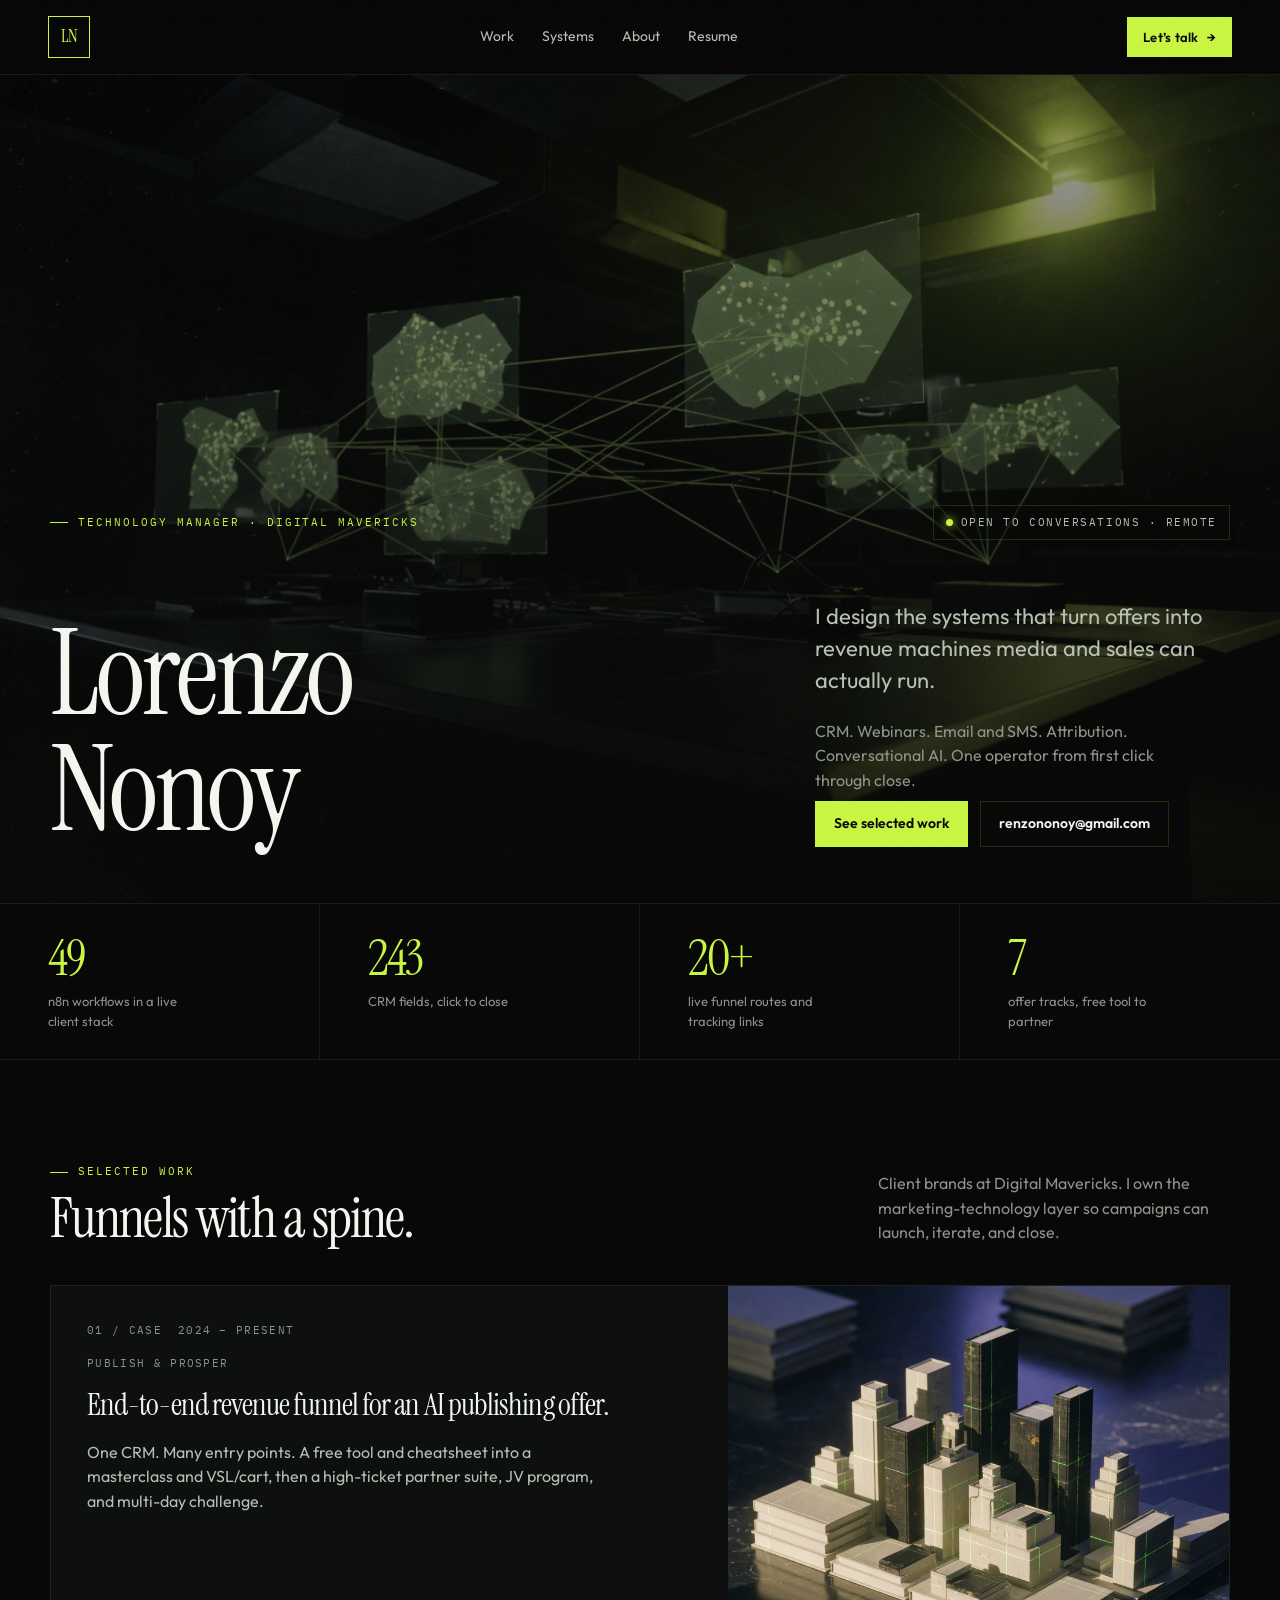
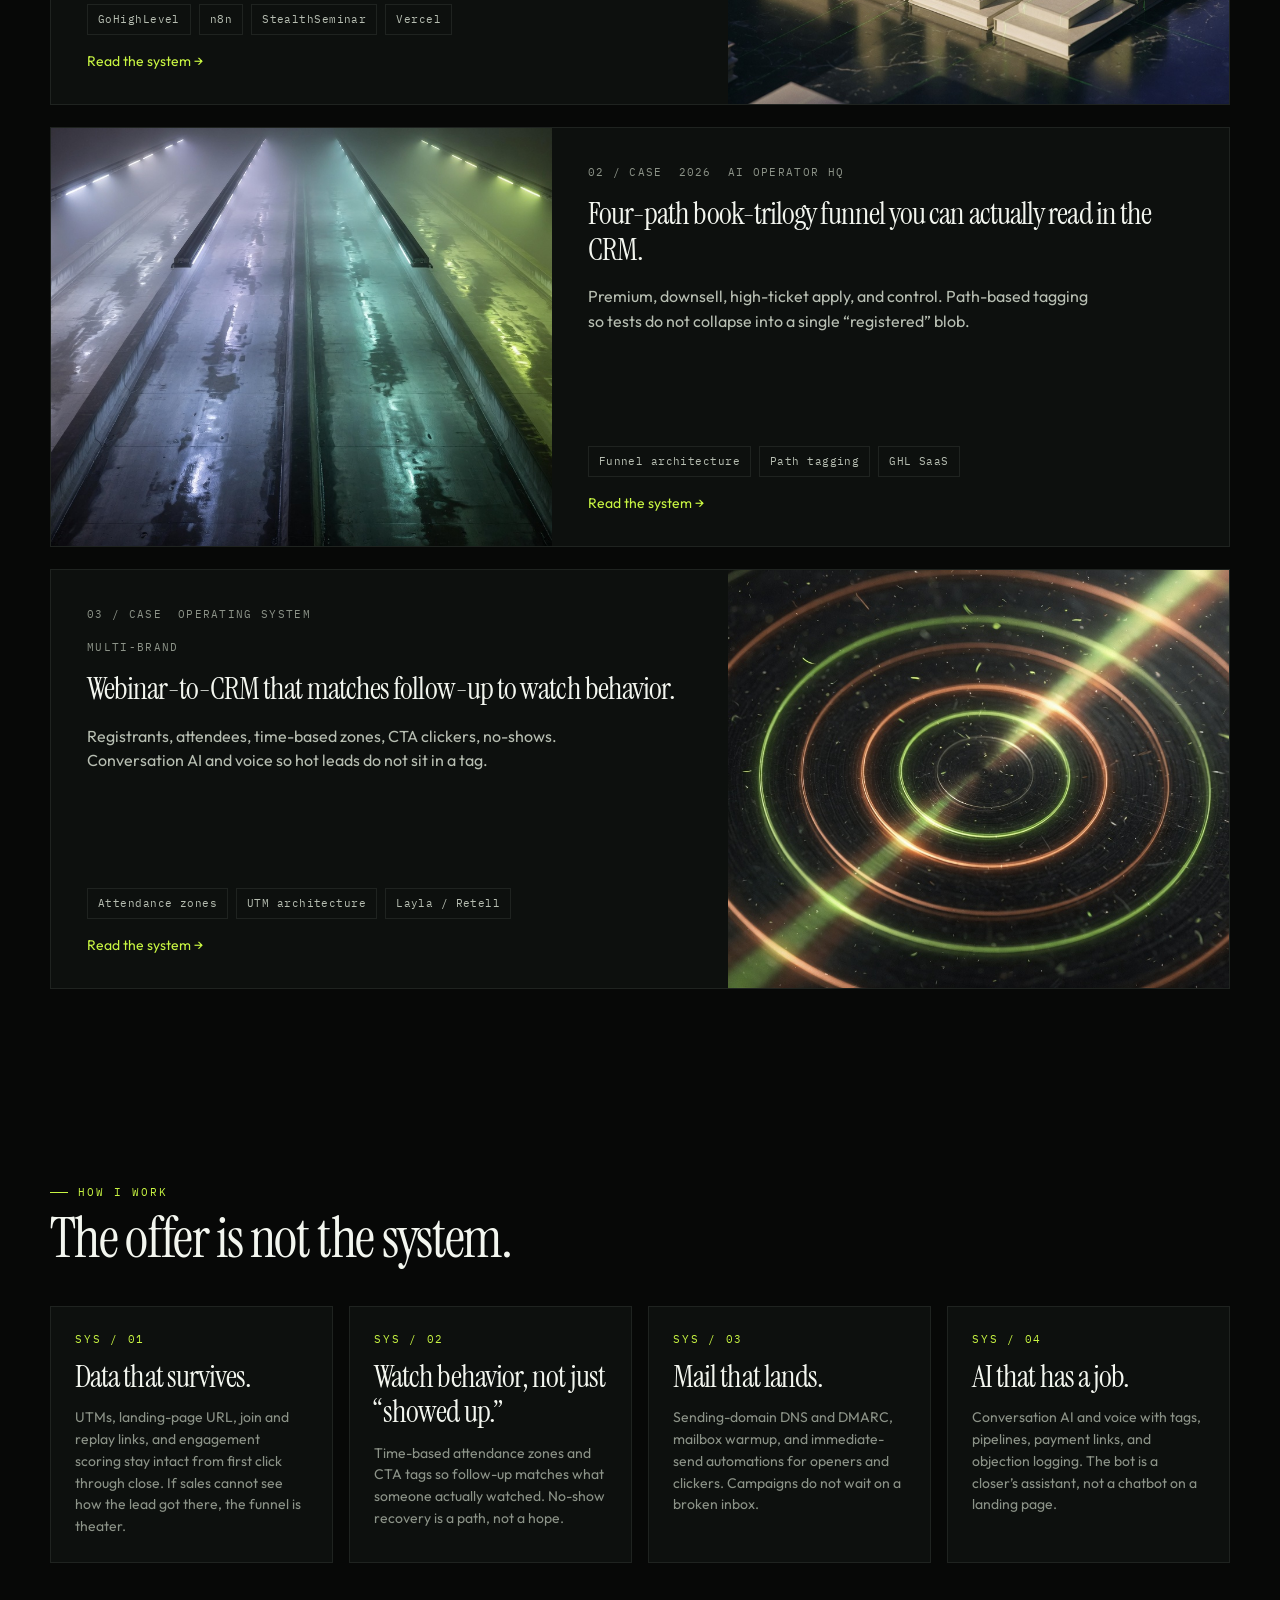
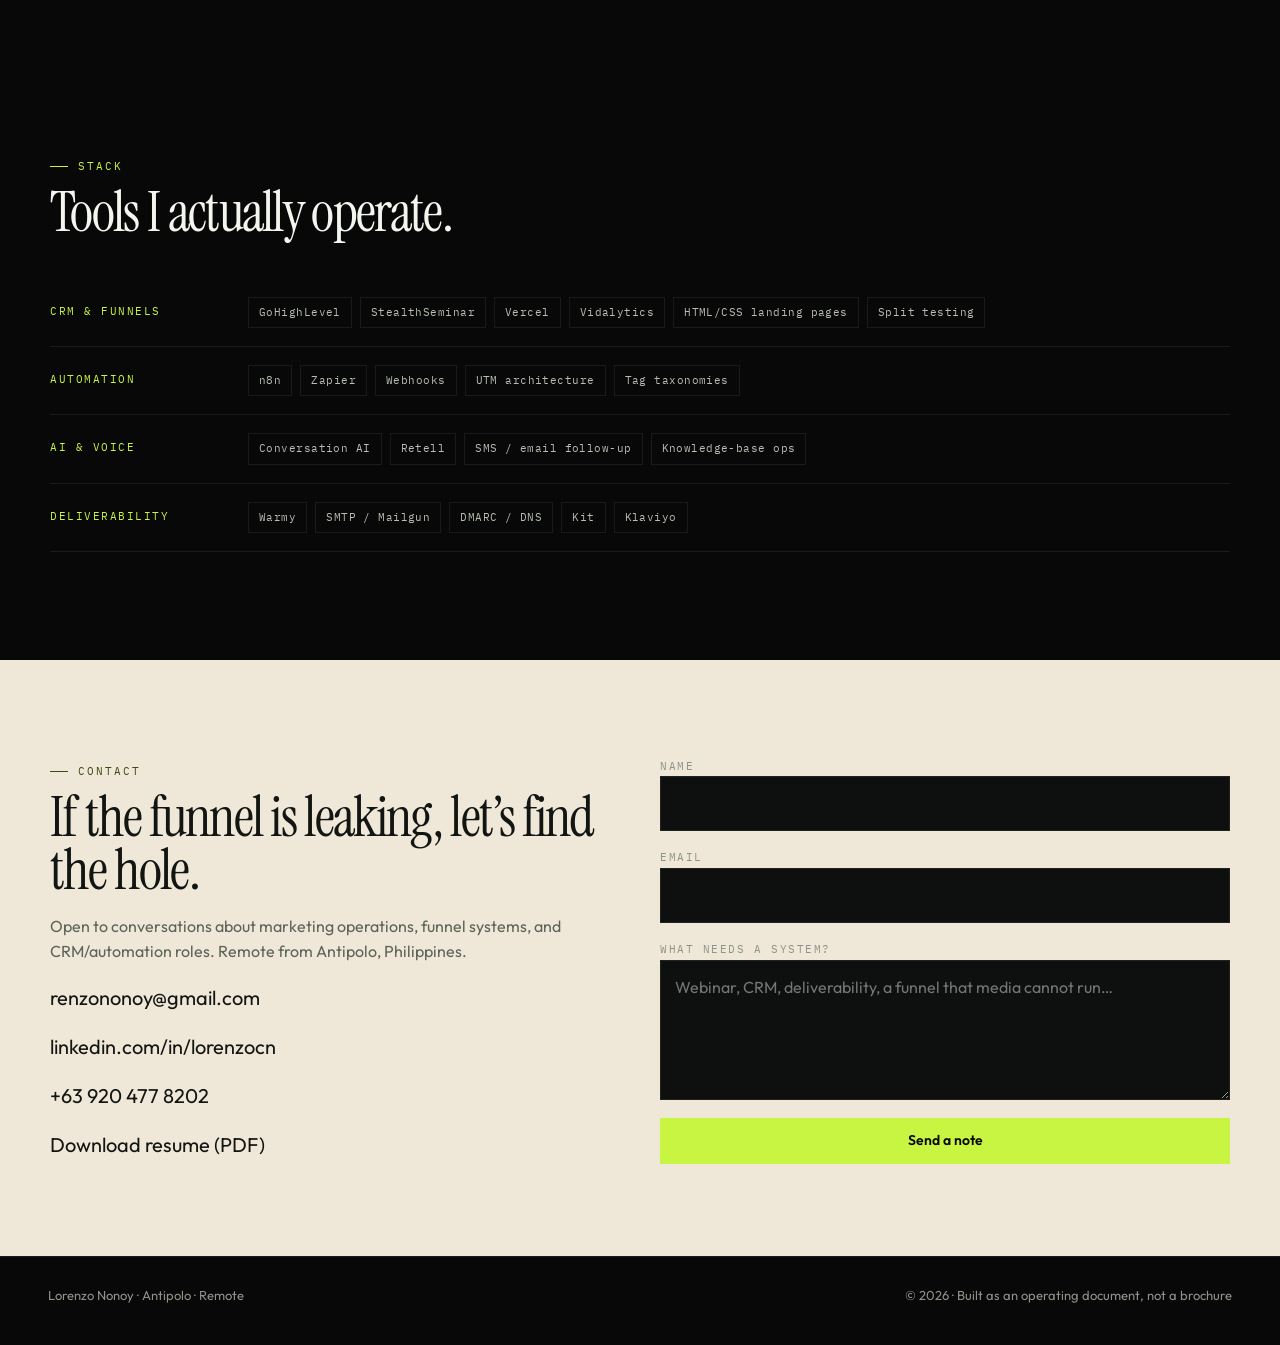
==== index.html @ dec45324 "Add Lorenzo Nonoy portfolio site" ====
<!DOCTYPE html>
<html lang="en">
<head>
  <meta charset="UTF-8">
  <meta name="viewport" content="width=device-width, initial-scale=1">
  <title>Lorenzo Nonoy · Marketing Operations & Funnel Systems</title>
  <meta name="description" content="Technology Manager at Digital Mavericks. I design and operate revenue systems: CRM, webinars, email/SMS, attribution, and AI follow-up.">
  <meta name="theme-color" content="#070807">
  <link rel="icon" href="/favicon.svg" type="image/svg+xml">
  <meta property="og:title" content="Lorenzo Nonoy · Marketing Operations & Funnel Systems">
  <meta property="og:description" content="I turn offers into funnels that media and sales can actually run.">
  <meta property="og:type" content="website">
  <meta property="og:image" content="/assets/images/hero-command.jpg">
  <meta name="twitter:card" content="summary_large_image">
  <link rel="preconnect" href="https://fonts.googleapis.com">
  <link rel="preconnect" href="https://fonts.gstatic.com" crossorigin>
  <link href="https://fonts.googleapis.com/css2?family=IBM+Plex+Mono:wght@400;500&family=Instrument+Serif:ital@0;1&family=Outfit:wght@400;500;600;700&display=swap" rel="stylesheet">
  <link rel="stylesheet" href="/css/styles.css">
</head>
<body>
  <div class="noise" aria-hidden="true"></div>
  <header class="site-header">
    <a class="logo" href="/" aria-label="Lorenzo Nonoy home">LN</a>
    <nav class="nav" aria-label="Primary">
      <a href="#work">Work</a>
      <a href="#systems">Systems</a>
      <a href="/about">About</a>
      <a href="/assets/Lorenzo_Nonoy_Resume.pdf">Resume</a>
    </nav>
    <div style="display:flex;gap:10px;align-items:center">
      <button class="menu-btn" type="button" data-menu aria-expanded="false" aria-label="Open menu">Menu</button>
      <a class="header-cta" href="#contact">Let’s talk <span>→</span></a>
    </div>
  </header>
  <div class="nav-panel" data-nav-panel>
    <a href="#work">Work</a>
    <a href="#systems">Systems</a>
    <a href="/about">About</a>
    <a href="/assets/Lorenzo_Nonoy_Resume.pdf">Resume</a>
    <a href="#contact">Let’s talk</a>
  </div>

  <section class="hero">
    <div class="hero-media" aria-hidden="true">
      <img src="/assets/images/hero-command.jpg" alt="">
    </div>
    <div class="wrap">
      <div class="hero-top">
        <p class="kicker">Technology Manager · Digital Mavericks</p>
        <p class="status"><i></i> Open to conversations · Remote</p>
      </div>
      <div class="hero-grid">
        <div>
          <h1 class="display">
            Lorenzo
            <span>Nonoy</span>
          </h1>
        </div>
        <div>
          <p class="lede">I design the systems that turn offers into revenue machines media and sales can actually run.</p>
          <p class="muted" style="margin:14px 0 0;max-width:36ch">CRM. Webinars. Email and SMS. Attribution. Conversational AI. One operator from first click through close.</p>
          <div class="hero-actions">
            <a class="btn btn-primary" href="#work">See selected work</a>
            <a class="btn btn-ghost" href="mailto:renzononoy@gmail.com">renzononoy@gmail.com</a>
          </div>
        </div>
      </div>
    </div>
  </section>

  <div class="stats">
    <div class="stat"><b>49</b><span>n8n workflows in a live client stack</span></div>
    <div class="stat"><b>243</b><span>CRM fields, click to close</span></div>
    <div class="stat"><b>20+</b><span>live funnel routes and tracking links</span></div>
    <div class="stat"><b>7</b><span>offer tracks, free tool to partner</span></div>
  </div>

  <section id="work">
    <div class="wrap">
      <div class="section-head">
        <div>
          <p class="kicker">Selected work</p>
          <h2>Funnels with a spine.</h2>
        </div>
        <p class="muted" style="max-width:32ch;margin:0">Client brands at Digital Mavericks. I own the marketing-technology layer so campaigns can launch, iterate, and close.</p>
      </div>

      <div class="work-grid">
        <article class="work-card">
          <div class="copy">
            <p class="meta"><span>01 / Case</span><span>2024 – Present</span><span>Publish &amp; Prosper</span></p>
            <h3>End-to-end revenue funnel for an AI publishing offer.</h3>
            <p>One CRM. Many entry points. A free tool and cheatsheet into a masterclass and VSL/cart, then a high-ticket partner suite, JV program, and multi-day challenge.</p>
            <div class="chip-row">
              <span class="chip">GoHighLevel</span>
              <span class="chip">n8n</span>
              <span class="chip">StealthSeminar</span>
              <span class="chip">Vercel</span>
            </div>
            <a class="arrow" href="/work/publish-and-prosper">Read the system →</a>
          </div>
          <div class="media">
            <img src="/assets/images/case-pap.jpg" alt="Architectural stack of books on a dark table">
          </div>
        </article>

        <article class="work-card alt">
          <div class="copy">
            <p class="meta"><span>02 / Case</span><span>2026</span><span>AI Operator HQ</span></p>
            <h3>Four-path book-trilogy funnel you can actually read in the CRM.</h3>
            <p>Premium, downsell, high-ticket apply, and control. Path-based tagging so tests do not collapse into a single “registered” blob.</p>
            <div class="chip-row">
              <span class="chip">Funnel architecture</span>
              <span class="chip">Path tagging</span>
              <span class="chip">GHL SaaS</span>
            </div>
            <a class="arrow" href="/work/ai-operator">Read the system →</a>
          </div>
          <div class="media">
            <img src="/assets/images/case-aio.jpg" alt="Four parallel lanes receding into fog">
          </div>
        </article>

        <article class="work-card">
          <div class="copy">
            <p class="meta"><span>03 / Case</span><span>Operating system</span><span>Multi-brand</span></p>
            <h3>Webinar-to-CRM that matches follow-up to watch behavior.</h3>
            <p>Registrants, attendees, time-based zones, CTA clickers, no-shows. Conversation AI and voice so hot leads do not sit in a tag.</p>
            <div class="chip-row">
              <span class="chip">Attendance zones</span>
              <span class="chip">UTM architecture</span>
              <span class="chip">Layla / Retell</span>
            </div>
            <a class="arrow" href="/work/webinar-os">Read the system →</a>
          </div>
          <div class="media">
            <img src="/assets/images/case-webinar.jpg" alt="Concentric glowing rings like radar zones">
          </div>
        </article>
      </div>
    </div>
  </section>

  <section id="systems">
    <div class="wrap">
      <div class="section-head">
        <div>
          <p class="kicker">How I work</p>
          <h2>The offer is not the system.</h2>
        </div>
      </div>
      <div class="systems-grid">
        <article class="system-card">
          <span class="num">SYS / 01</span>
          <h3>Data that survives.</h3>
          <p>UTMs, landing-page URL, join and replay links, and engagement scoring stay intact from first click through close. If sales cannot see how the lead got there, the funnel is theater.</p>
        </article>
        <article class="system-card">
          <span class="num">SYS / 02</span>
          <h3>Watch behavior, not just “showed up.”</h3>
          <p>Time-based attendance zones and CTA tags so follow-up matches what someone actually watched. No-show recovery is a path, not a hope.</p>
        </article>
        <article class="system-card">
          <span class="num">SYS / 03</span>
          <h3>Mail that lands.</h3>
          <p>Sending-domain DNS and DMARC, mailbox warmup, and immediate-send automations for openers and clickers. Campaigns do not wait on a broken inbox.</p>
        </article>
        <article class="system-card">
          <span class="num">SYS / 04</span>
          <h3>AI that has a job.</h3>
          <p>Conversation AI and voice with tags, pipelines, payment links, and objection logging. The bot is a closer’s assistant, not a chatbot on a landing page.</p>
        </article>
      </div>
    </div>
  </section>

  <section>
    <div class="wrap">
      <div class="section-head">
        <div>
          <p class="kicker">Stack</p>
          <h2>Tools I actually operate.</h2>
        </div>
      </div>
      <dl>
        <div class="stack-block">
          <dt>CRM &amp; funnels</dt>
          <dd>
            <span class="chip">GoHighLevel</span>
            <span class="chip">StealthSeminar</span>
            <span class="chip">Vercel</span>
            <span class="chip">Vidalytics</span>
            <span class="chip">HTML/CSS landing pages</span>
            <span class="chip">Split testing</span>
          </dd>
        </div>
        <div class="stack-block">
          <dt>Automation</dt>
          <dd>
            <span class="chip">n8n</span>
            <span class="chip">Zapier</span>
            <span class="chip">Webhooks</span>
            <span class="chip">UTM architecture</span>
            <span class="chip">Tag taxonomies</span>
          </dd>
        </div>
        <div class="stack-block">
          <dt>AI &amp; voice</dt>
          <dd>
            <span class="chip">Conversation AI</span>
            <span class="chip">Retell</span>
            <span class="chip">SMS / email follow-up</span>
            <span class="chip">Knowledge-base ops</span>
          </dd>
        </div>
        <div class="stack-block">
          <dt>Deliverability</dt>
          <dd>
            <span class="chip">Warmy</span>
            <span class="chip">SMTP / Mailgun</span>
            <span class="chip">DMARC / DNS</span>
            <span class="chip">Kit</span>
            <span class="chip">Klaviyo</span>
          </dd>
        </div>
      </dl>
    </div>
  </section>

  <section class="paper" id="contact">
    <div class="wrap contact-grid">
      <div>
        <p class="kicker">Contact</p>
        <h2>If the funnel is leaking, let’s find the hole.</h2>
        <p>Open to conversations about marketing operations, funnel systems, and CRM/automation roles. Remote from Antipolo, Philippines.</p>
        <div class="contact-list">
          <a href="mailto:renzononoy@gmail.com">renzononoy@gmail.com</a>
          <a href="https://www.linkedin.com/in/lorenzocn" rel="noopener">linkedin.com/in/lorenzocn</a>
          <a href="tel:+639204778202">+63 920 477 8202</a>
          <a href="/assets/Lorenzo_Nonoy_Resume.pdf">Download resume (PDF)</a>
        </div>
      </div>
      <form data-contact-form>
        <div>
          <label for="name">Name</label>
          <input id="name" name="name" required autocomplete="name">
        </div>
        <div>
          <label for="email">Email</label>
          <input id="email" name="email" type="email" required autocomplete="email">
        </div>
        <div>
          <label for="message">What needs a system?</label>
          <textarea id="message" name="message" required placeholder="Webinar, CRM, deliverability, a funnel that media cannot run…"></textarea>
        </div>
        <button class="btn btn-primary" type="submit">Send a note</button>
      </form>
    </div>
  </section>

  <footer>
    <span>Lorenzo Nonoy · Antipolo · Remote</span>
    <span>© <span data-year></span> · Built as an operating document, not a brochure</span>
  </footer>
  <script src="/js/main.js"></script>
</body>
</html>
---- css/styles.css ----
:root {
  --bg: #070807;
  --bg-2: #0d100e;
  --bg-3: #141814;
  --paper: #efe8d8;
  --paper-ink: #121512;
  --paper-mute: #5c6358;
  --lime: #c8f542;
  --lime-2: #d6ff6a;
  --copper: #c9a36a;
  --mute: #8c9388;
  --mute-2: #b7beb2;
  --white: #f3f6ef;
  --line: rgba(200, 245, 66, 0.14);
  --line-soft: rgba(243, 246, 239, 0.08);
  --shadow: 0 30px 80px rgba(0, 0, 0, 0.45);
  --font-display: "Instrument Serif", "Times New Roman", serif;
  --font-ui: "Outfit", system-ui, sans-serif;
  --font-mono: "IBM Plex Mono", ui-monospace, monospace;
  --max: 1180px;
  --pad: clamp(20px, 4vw, 48px);
  --radius: 18px;
}

*,
*::before,
*::after {
  box-sizing: border-box;
}

html {
  scroll-behavior: smooth;
}

html,
body {
  margin: 0;
  padding: 0;
  background: var(--bg);
  color: var(--white);
  font-family: var(--font-ui);
  font-weight: 400;
  line-height: 1.55;
  -webkit-font-smoothing: antialiased;
  text-rendering: optimizeLegibility;
}

body {
  min-height: 100vh;
}

img {
  max-width: 100%;
  display: block;
}

a {
  color: inherit;
  text-decoration: none;
}

button,
input,
textarea,
select {
  font: inherit;
  color: inherit;
}

::selection {
  background: var(--lime);
  color: var(--bg);
}

.noise {
  pointer-events: none;
  position: fixed;
  inset: 0;
  z-index: 80;
  opacity: 0.045;
  mix-blend-mode: overlay;
  background-image: url("data:image/svg+xml,%3Csvg viewBox='0 0 200 200' xmlns='http://www.w3.org/2000/svg'%3E%3Cfilter id='n'%3E%3CfeTurbulence type='fractalNoise' baseFrequency='.85' numOctaves='4' stitchTiles='stitch'/%3E%3C/filter%3E%3Crect width='100%25' height='100%25' filter='url(%23n)'/%3E%3C/svg%3E");
}

.wrap {
  width: min(var(--max), calc(100% - var(--pad) * 2));
  margin-inline: auto;
}

.kicker {
  display: inline-flex;
  align-items: center;
  gap: 10px;
  font-family: var(--font-mono);
  font-size: 11px;
  letter-spacing: 0.18em;
  text-transform: uppercase;
  color: var(--lime);
}

.kicker::before {
  content: "";
  width: 18px;
  height: 1px;
  background: var(--lime);
}

h1,
h2,
h3,
.display {
  font-family: var(--font-display);
  font-weight: 400;
  letter-spacing: -0.03em;
  line-height: 0.96;
  margin: 0;
}

.display {
  font-size: clamp(52px, 9.4vw, 128px);
}

h1 {
  font-size: clamp(40px, 6.4vw, 84px);
}

h2 {
  font-size: clamp(32px, 4.6vw, 56px);
}

h3 {
  font-size: clamp(24px, 2.4vw, 32px);
  line-height: 1.15;
}

.lede {
  font-size: clamp(18px, 2vw, 22px);
  color: var(--mute-2);
  max-width: 38ch;
  line-height: 1.45;
}

.muted {
  color: var(--mute);
}

.mono {
  font-family: var(--font-mono);
  font-size: 12px;
  letter-spacing: 0.04em;
}

/* Header */
.site-header {
  position: sticky;
  top: 0;
  z-index: 40;
  display: flex;
  align-items: center;
  justify-content: space-between;
  gap: 16px;
  padding: 16px var(--pad);
  background: rgba(7, 8, 7, 0.72);
  backdrop-filter: blur(16px);
  border-bottom: 1px solid var(--line-soft);
}

.logo {
  display: grid;
  place-items: center;
  width: 42px;
  height: 42px;
  border: 1px solid var(--lime);
  color: var(--lime);
  font-family: var(--font-display);
  font-size: 18px;
  letter-spacing: 0;
}

.logo:hover {
  background: var(--lime);
  color: var(--bg);
}

.nav {
  display: flex;
  align-items: center;
  gap: 28px;
  font-size: 14px;
  color: var(--mute-2);
}

.nav a:hover,
.nav a.active {
  color: var(--white);
}

.header-cta {
  display: inline-flex;
  align-items: center;
  gap: 8px;
  padding: 10px 16px;
  background: var(--lime);
  color: var(--bg);
  font-size: 13px;
  font-weight: 600;
  letter-spacing: 0.02em;
}

.header-cta:hover {
  background: var(--lime-2);
}

.menu-btn {
  display: none;
  background: none;
  border: 1px solid var(--line);
  color: var(--white);
  padding: 8px 10px;
  cursor: pointer;
}

/* Hero */
.hero {
  position: relative;
  min-height: 92vh;
  display: grid;
  align-items: end;
  padding: 48px 0 56px;
  overflow: hidden;
}

.hero-media {
  position: absolute;
  inset: 0;
  z-index: 0;
}

.hero-media img {
  width: 100%;
  height: 100%;
  object-fit: cover;
  filter: saturate(0.85) contrast(1.05);
}

.hero-media::after {
  content: "";
  position: absolute;
  inset: 0;
  background:
    linear-gradient(180deg, rgba(7, 8, 7, 0.35) 0%, rgba(7, 8, 7, 0.55) 42%, rgba(7, 8, 7, 0.94) 100%),
    radial-gradient(80% 60% at 80% 20%, rgba(200, 245, 66, 0.12), transparent 55%);
}

.hero .wrap {
  position: relative;
  z-index: 1;
  display: grid;
  gap: 28px;
}

.hero-top {
  display: flex;
  justify-content: space-between;
  gap: 16px;
  flex-wrap: wrap;
  align-items: center;
}

.status {
  display: inline-flex;
  align-items: center;
  gap: 8px;
  border: 1px solid var(--line);
  padding: 8px 12px;
  font-family: var(--font-mono);
  font-size: 11px;
  letter-spacing: 0.14em;
  text-transform: uppercase;
  color: var(--mute-2);
  background: rgba(7, 8, 7, 0.4);
}

.status i {
  width: 7px;
  height: 7px;
  border-radius: 50%;
  background: var(--lime);
  box-shadow: 0 0 10px var(--lime);
}

.hero h1 span {
  display: block;
}

.hero-grid {
  display: grid;
  grid-template-columns: 1.4fr 0.8fr;
  gap: 40px;
  align-items: end;
}

.hero-actions {
  display: flex;
  gap: 12px;
  flex-wrap: wrap;
  margin-top: 8px;
}

.btn {
  display: inline-flex;
  align-items: center;
  justify-content: center;
  gap: 8px;
  min-height: 46px;
  padding: 0 18px;
  font-size: 14px;
  font-weight: 600;
  border: 1px solid transparent;
  cursor: pointer;
}

.btn-primary {
  background: var(--lime);
  color: var(--bg);
}

.btn-primary:hover {
  background: var(--lime-2);
}

.btn-ghost {
  background: transparent;
  border-color: var(--line);
  color: var(--white);
}

.btn-ghost:hover {
  border-color: var(--lime);
  color: var(--lime);
}

/* Stats */
.stats {
  display: grid;
  grid-template-columns: repeat(4, 1fr);
  border-top: 1px solid var(--line-soft);
  border-bottom: 1px solid var(--line-soft);
}

.stat {
  padding: 28px var(--pad);
  border-right: 1px solid var(--line-soft);
}

.stat:last-child {
  border-right: 0;
}

.stat b {
  display: block;
  font-family: var(--font-display);
  font-size: clamp(36px, 4vw, 52px);
  font-weight: 400;
  color: var(--lime);
  letter-spacing: -0.04em;
  line-height: 1;
}

.stat span {
  display: block;
  margin-top: 8px;
  color: var(--mute);
  font-size: 13px;
  max-width: 18ch;
}

/* Sections */
section {
  padding: 92px 0;
}

.section-head {
  display: flex;
  justify-content: space-between;
  gap: 24px;
  align-items: end;
  margin-bottom: 40px;
}

/* Work cards */
.work-grid {
  display: grid;
  gap: 22px;
}

.work-card {
  position: relative;
  display: grid;
  grid-template-columns: 1.15fr 0.85fr;
  min-height: 420px;
  background: var(--bg-2);
  border: 1px solid var(--line-soft);
  overflow: hidden;
}

.work-card:hover {
  border-color: var(--line);
}

.work-card .copy {
  padding: 36px 36px 32px;
  display: flex;
  flex-direction: column;
  gap: 16px;
}

.work-card .meta {
  display: flex;
  gap: 16px;
  flex-wrap: wrap;
  color: var(--mute);
  font-family: var(--font-mono);
  font-size: 11px;
  letter-spacing: 0.12em;
  text-transform: uppercase;
}

.work-card p {
  color: var(--mute-2);
  margin: 0;
  max-width: 46ch;
}

.work-card .media {
  position: relative;
  min-height: 280px;
}

.work-card .media img {
  width: 100%;
  height: 100%;
  object-fit: cover;
}

.work-card.alt {
  grid-template-columns: 0.85fr 1.15fr;
}

.work-card.alt .media {
  order: -1;
}

.chip-row {
  display: flex;
  flex-wrap: wrap;
  gap: 8px;
  margin-top: auto;
}

.chip {
  font-family: var(--font-mono);
  font-size: 11px;
  letter-spacing: 0.04em;
  padding: 6px 10px;
  border: 1px solid var(--line-soft);
  color: var(--mute-2);
}

.arrow {
  color: var(--lime);
  font-size: 14px;
}

/* Ladder */
.ladder {
  display: grid;
  grid-template-columns: repeat(7, 1fr);
  gap: 8px;
  margin-top: 18px;
}

.ladder li {
  list-style: none;
  padding: 12px 10px;
  background: rgba(200, 245, 66, 0.05);
  border: 1px solid var(--line);
  font-size: 12px;
  min-height: 74px;
}

.ladder b {
  display: block;
  font-family: var(--font-mono);
  font-size: 10px;
  color: var(--lime);
  letter-spacing: 0.12em;
  margin-bottom: 6px;
}

/* Systems */
.systems-grid {
  display: grid;
  grid-template-columns: repeat(4, 1fr);
  gap: 16px;
}

.system-card {
  padding: 24px;
  background: var(--bg-2);
  border: 1px solid var(--line-soft);
  min-height: 240px;
  display: flex;
  flex-direction: column;
  gap: 12px;
}

.system-card .num {
  font-family: var(--font-mono);
  font-size: 11px;
  color: var(--lime);
  letter-spacing: 0.16em;
}

.system-card p {
  margin: 0;
  color: var(--mute);
  font-size: 14px;
}

/* Stack */
.stack-block {
  display: grid;
  grid-template-columns: 180px 1fr;
  gap: 18px;
  padding: 18px 0;
  border-bottom: 1px solid var(--line-soft);
}

.stack-block dt {
  font-family: var(--font-mono);
  font-size: 11px;
  letter-spacing: 0.14em;
  text-transform: uppercase;
  color: var(--lime);
  padding-top: 6px;
}

.stack-block dd {
  margin: 0;
  display: flex;
  flex-wrap: wrap;
  gap: 8px;
}

/* Paper band */
.paper {
  background: var(--paper);
  color: var(--paper-ink);
}

.paper .kicker {
  color: #3d4a12;
}

.paper .kicker::before {
  background: #3d4a12;
}

.paper .muted,
.paper p {
  color: var(--paper-mute);
}

.timeline {
  display: grid;
  gap: 0;
}

.job {
  display: grid;
  grid-template-columns: 180px 1fr;
  gap: 24px;
  padding: 28px 0;
  border-top: 1px solid rgba(18, 21, 18, 0.12);
}

.job .when {
  font-family: var(--font-mono);
  font-size: 12px;
  color: #6a7264;
}

.job h3 {
  margin-bottom: 6px;
}

.job .org {
  font-size: 14px;
  color: #3d4a12;
  font-weight: 600;
}

.job ul {
  margin: 12px 0 0;
  padding-left: 18px;
  color: var(--paper-mute);
}

.job li + li {
  margin-top: 6px;
}

/* Case study */
.case-hero {
  padding: 48px 0 0;
}

.case-hero .media {
  margin-top: 32px;
  overflow: hidden;
  border: 1px solid var(--line-soft);
  max-height: 460px;
}

.case-hero .media img {
  width: 100%;
  height: 460px;
  object-fit: cover;
}

.prose {
  display: grid;
  grid-template-columns: 0.9fr 1.1fr;
  gap: 48px;
}

.prose p {
  color: var(--mute-2);
  font-size: 17px;
}

.prose h3 {
  margin: 28px 0 12px;
}

.map {
  display: grid;
  gap: 10px;
}

.map-row {
  display: grid;
  grid-template-columns: 140px 1fr;
  gap: 16px;
  align-items: stretch;
}

.map-label {
  font-family: var(--font-mono);
  font-size: 11px;
  letter-spacing: 0.14em;
  text-transform: uppercase;
  color: var(--lime);
  padding-top: 14px;
}

.map-nodes {
  display: flex;
  flex-wrap: wrap;
  gap: 8px;
}

.node {
  padding: 12px 14px;
  border: 1px solid var(--line);
  background: rgba(200, 245, 66, 0.04);
  font-size: 13px;
  min-width: 140px;
}

.node.hot {
  background: var(--lime);
  color: var(--bg);
  border-color: var(--lime);
  font-weight: 600;
}

.pages-strip {
  display: grid;
  grid-template-columns: repeat(3, 1fr);
  gap: 12px;
}

.pages-strip img {
  width: 100%;
  height: 220px;
  object-fit: cover;
  object-position: top;
  border: 1px solid var(--line-soft);
  background: #fff;
}

/* Contact */
.contact-grid {
  display: grid;
  grid-template-columns: 1fr 1fr;
  gap: 40px;
  align-items: start;
}

form {
  display: grid;
  gap: 12px;
}

label {
  font-family: var(--font-mono);
  font-size: 11px;
  letter-spacing: 0.14em;
  text-transform: uppercase;
  color: var(--mute);
}

input,
textarea {
  width: 100%;
  background: var(--bg-2);
  border: 1px solid var(--line-soft);
  padding: 14px 14px;
  outline: none;
}

input:focus,
textarea:focus {
  border-color: var(--lime);
}

textarea {
  min-height: 140px;
  resize: vertical;
}

.contact-list {
  display: grid;
  gap: 18px;
  margin-top: 18px;
}

.contact-list a {
  display: block;
  font-size: 20px;
}

.contact-list a:hover {
  color: var(--lime);
}

footer {
  padding: 28px var(--pad) 40px;
  display: flex;
  justify-content: space-between;
  gap: 16px;
  flex-wrap: wrap;
  border-top: 1px solid var(--line-soft);
  color: var(--mute);
  font-size: 13px;
}

.mark {
  width: 88px;
  height: 88px;
  object-fit: cover;
  border: 1px solid var(--line);
}

.split-2 {
  display: grid;
  grid-template-columns: 1fr 1fr;
  gap: 48px;
}

/* Mobile nav */
.nav-panel {
  display: none;
}

@media (max-width: 980px) {
  .hero-grid,
  .work-card,
  .work-card.alt,
  .systems-grid,
  .stats,
  .prose,
  .contact-grid,
  .stack-block,
  .job,
  .map-row,
  .pages-strip,
  .ladder,
  .split-2 {
    grid-template-columns: 1fr;
  }

  .work-card.alt .media {
    order: 0;
  }

  .stats {
    grid-template-columns: 1fr 1fr;
  }

  .stat:nth-child(2) {
    border-right: 0;
  }

  .systems-grid {
    grid-template-columns: 1fr 1fr;
  }

  .nav {
    display: none;
  }

  .menu-btn {
    display: inline-flex;
  }

  .nav-panel.open {
    display: grid;
    position: fixed;
    inset: 74px 16px auto;
    background: var(--bg-2);
    border: 1px solid var(--line);
    padding: 18px;
    gap: 14px;
    z-index: 50;
  }

  .hero {
    min-height: 88vh;
  }

  .work-card .copy {
    padding: 24px;
  }
}

@media (max-width: 640px) {
  .systems-grid,
  .stats {
    grid-template-columns: 1fr;
  }

  .stat {
    border-right: 0;
    border-bottom: 1px solid var(--line-soft);
  }

  .header-cta span {
    display: none;
  }
}

@media (prefers-reduced-motion: reduce) {
  html {
    scroll-behavior: auto;
  }
}
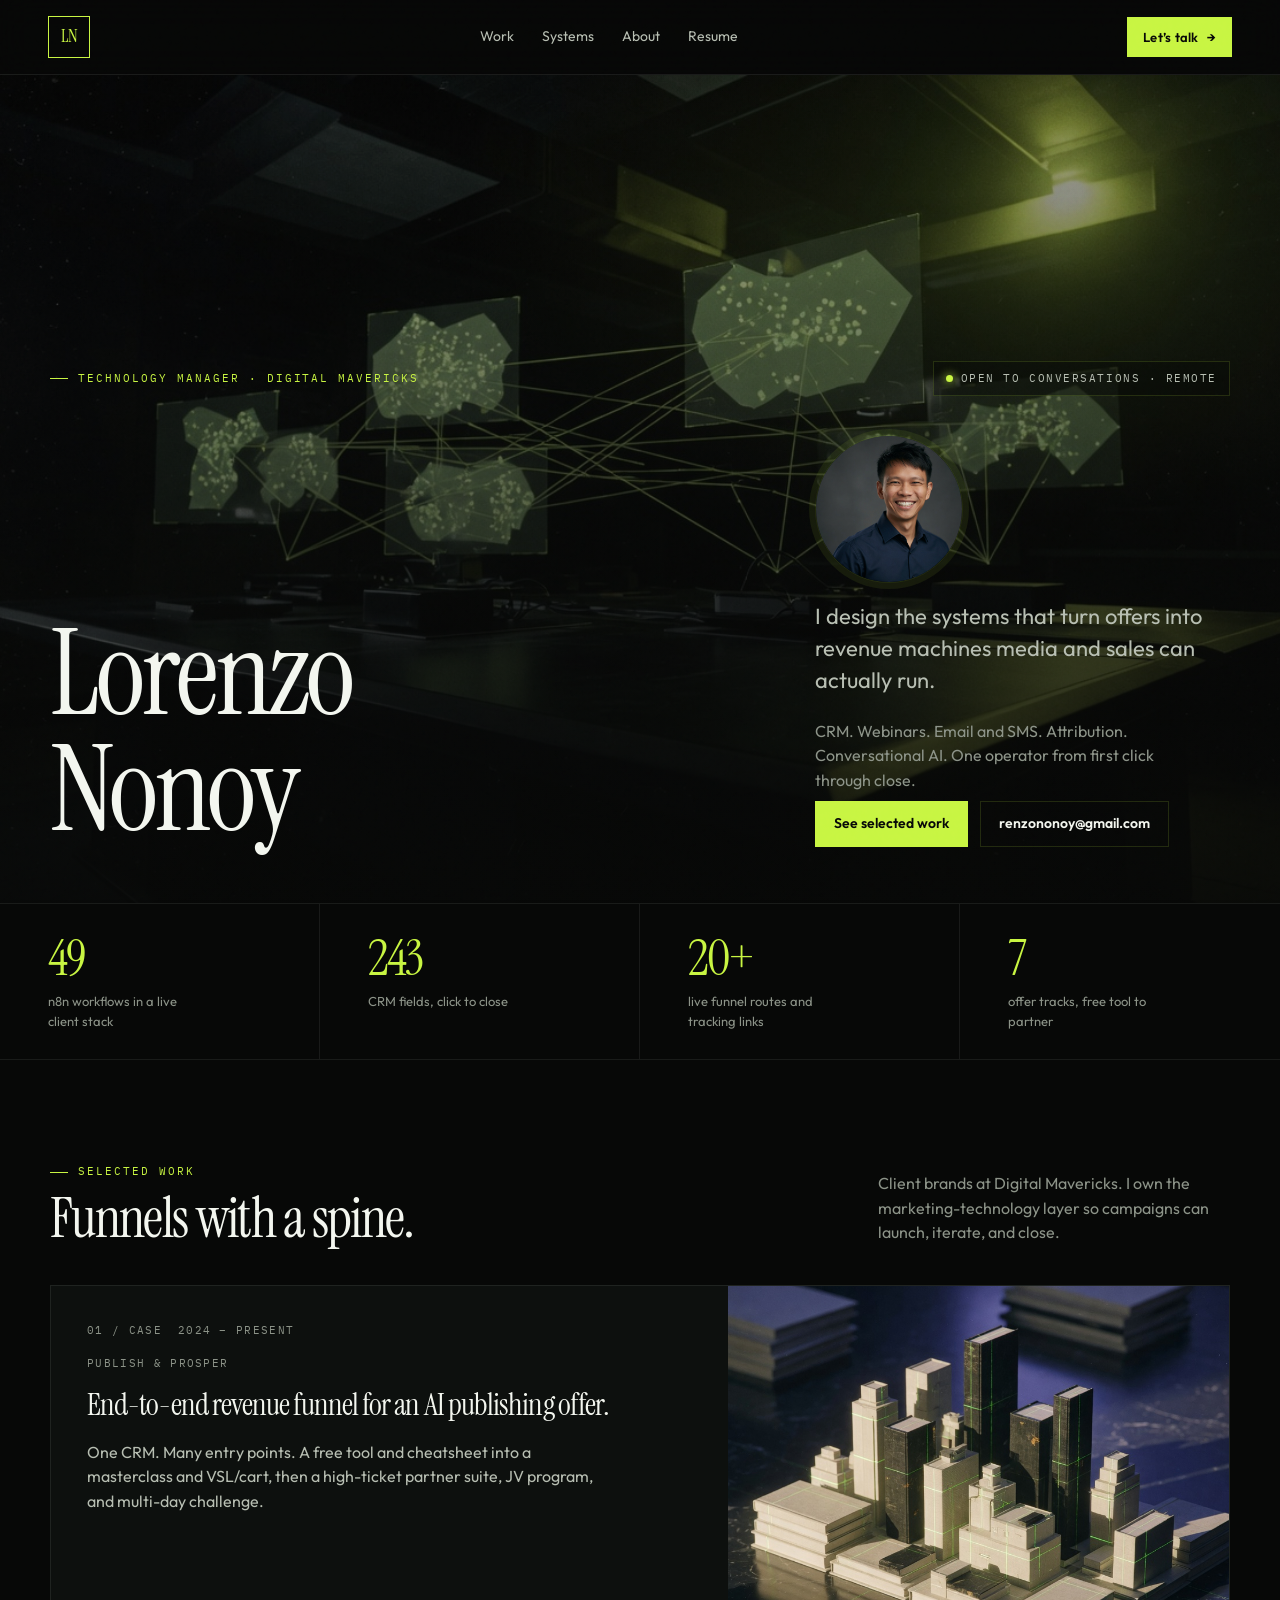
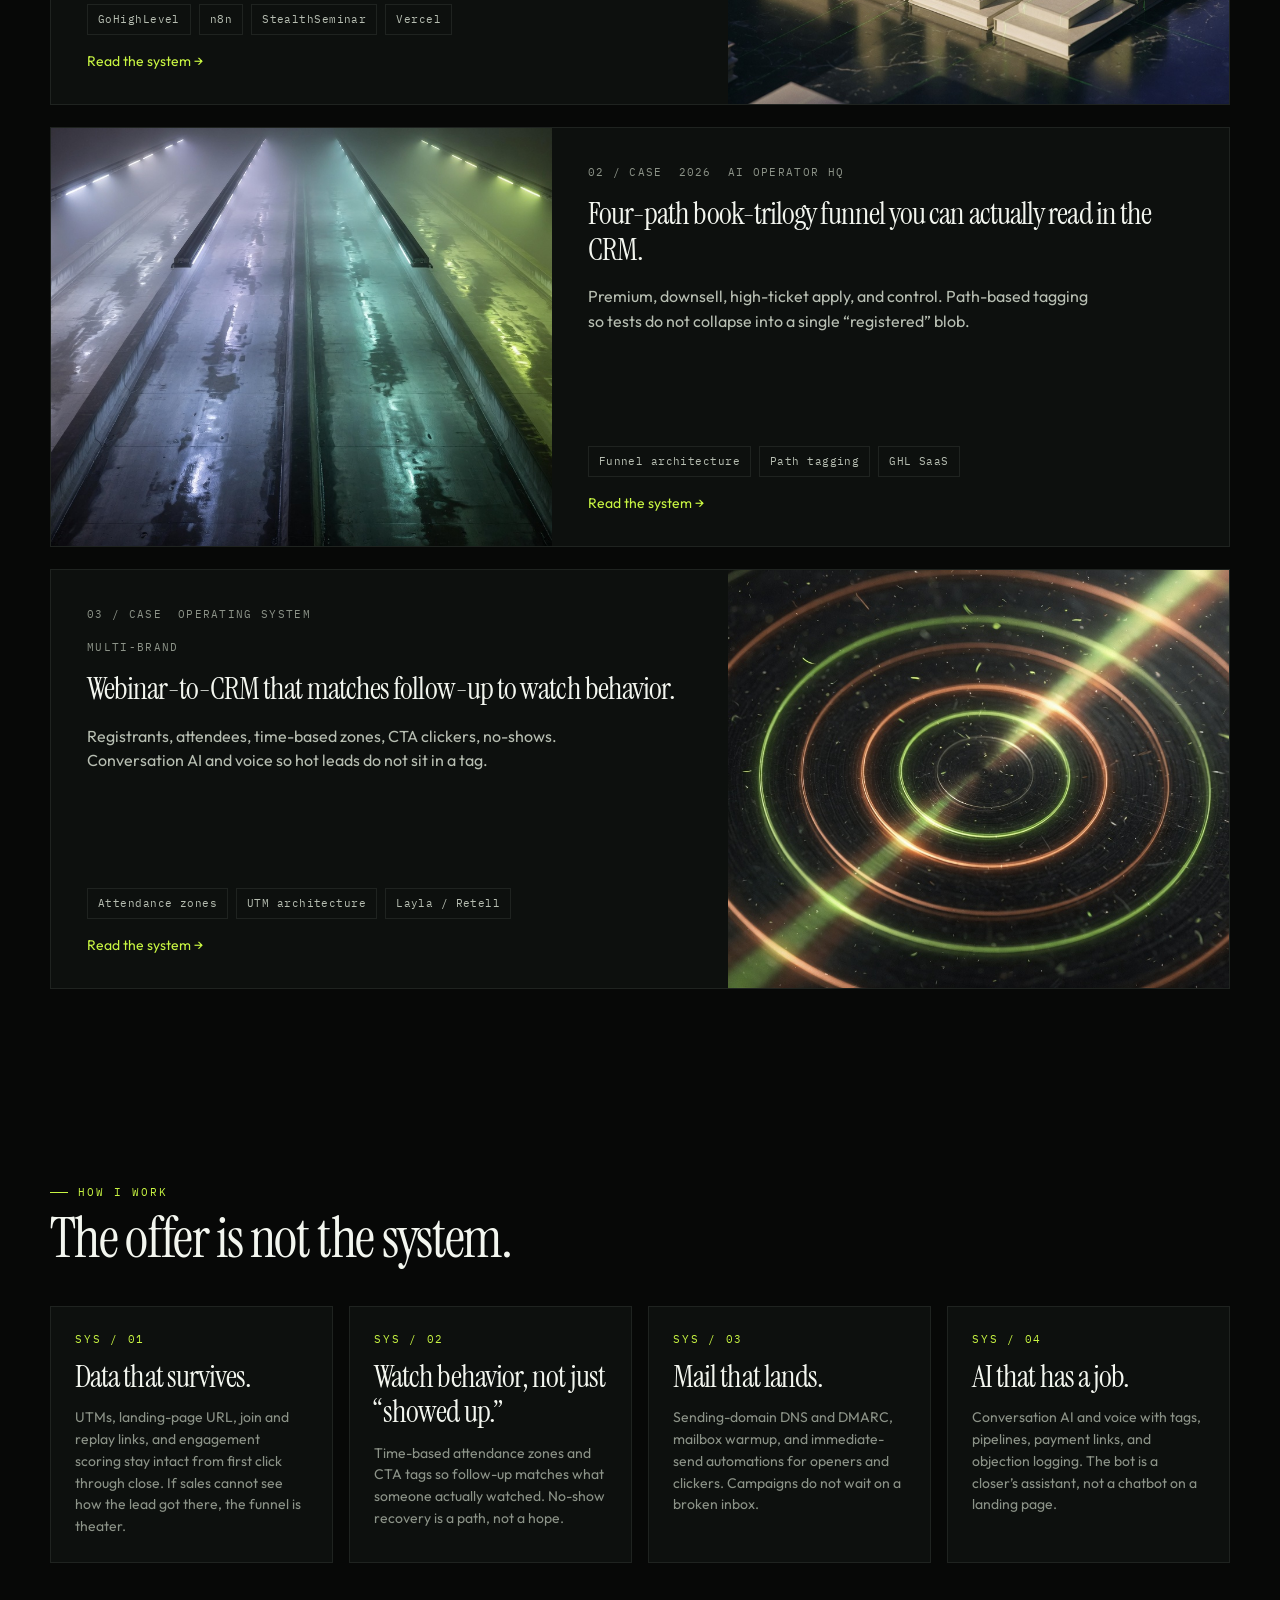
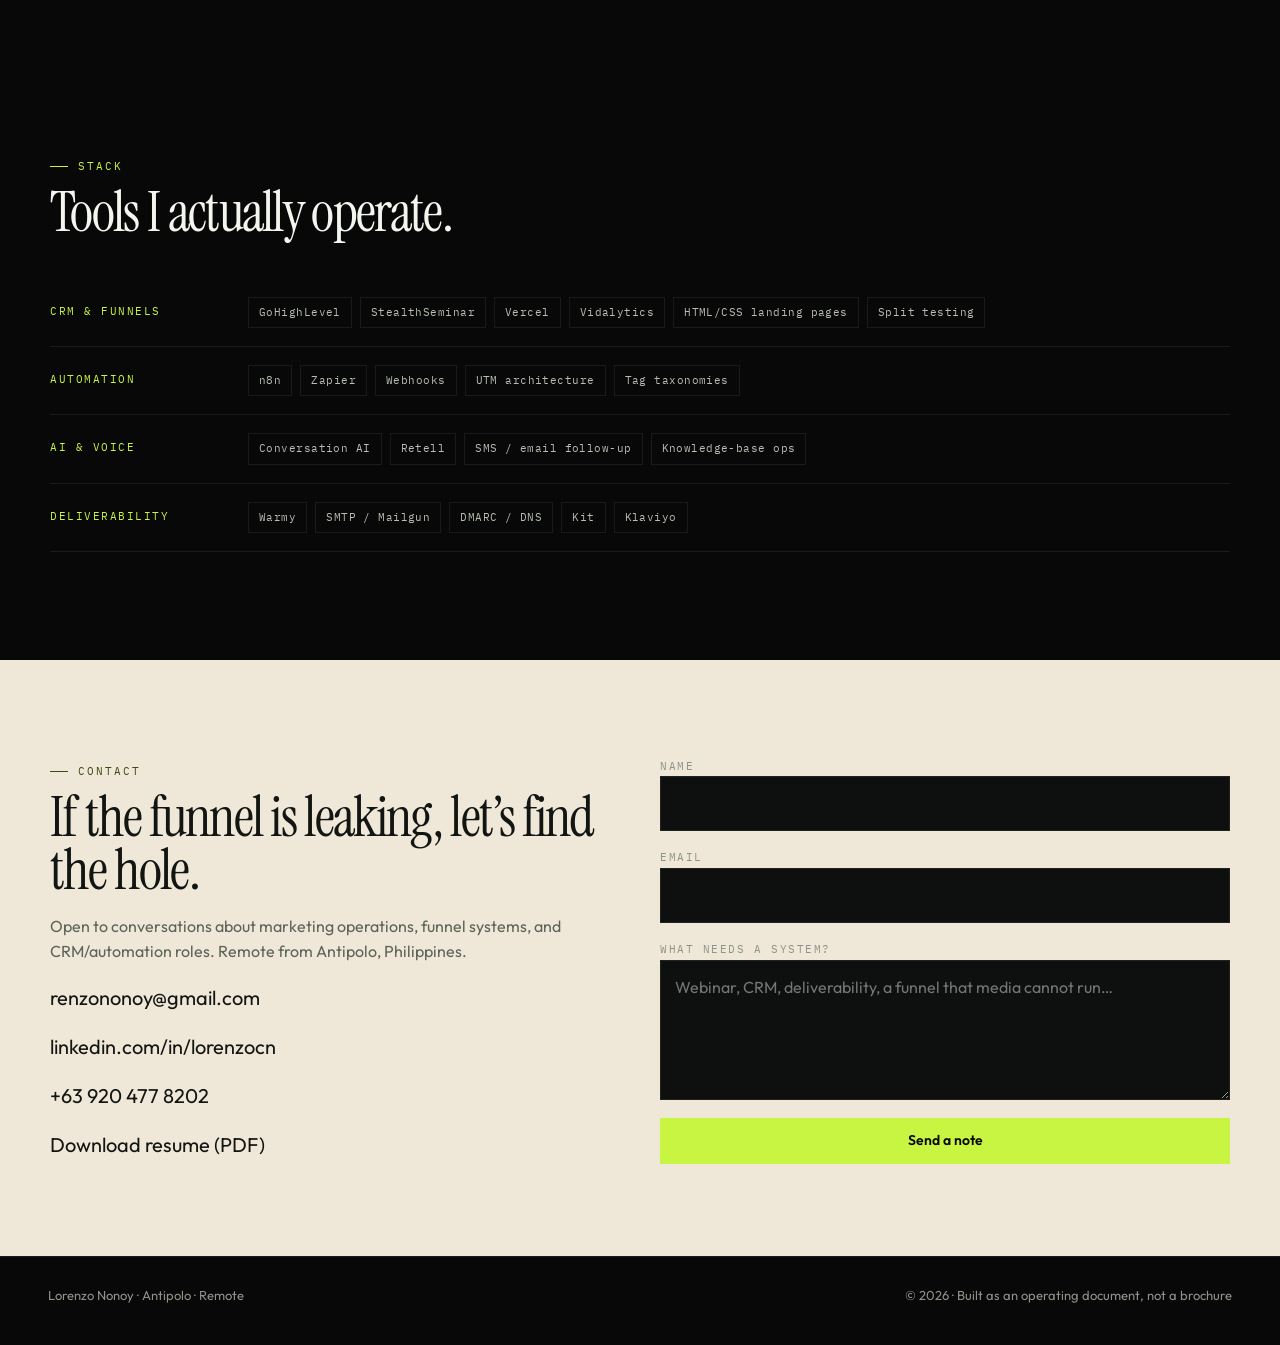
==== commit 2765772e: "Add professional headshot and GitHub Pages workflow" ====
--- a/index.html
+++ b/index.html
@@ -6,26 +6,26 @@
   <title>Lorenzo Nonoy · Marketing Operations & Funnel Systems</title>
   <meta name="description" content="Technology Manager at Digital Mavericks. I design and operate revenue systems: CRM, webinars, email/SMS, attribution, and AI follow-up.">
   <meta name="theme-color" content="#070807">
-  <link rel="icon" href="/favicon.svg" type="image/svg+xml">
+  <link rel="icon" href="favicon.svg" type="image/svg+xml">
   <meta property="og:title" content="Lorenzo Nonoy · Marketing Operations & Funnel Systems">
   <meta property="og:description" content="I turn offers into funnels that media and sales can actually run.">
   <meta property="og:type" content="website">
-  <meta property="og:image" content="/assets/images/hero-command.jpg">
+  <meta property="og:image" content="assets/images/hero-command.jpg">
   <meta name="twitter:card" content="summary_large_image">
   <link rel="preconnect" href="https://fonts.googleapis.com">
   <link rel="preconnect" href="https://fonts.gstatic.com" crossorigin>
   <link href="https://fonts.googleapis.com/css2?family=IBM+Plex+Mono:wght@400;500&family=Instrument+Serif:ital@0;1&family=Outfit:wght@400;500;600;700&display=swap" rel="stylesheet">
-  <link rel="stylesheet" href="/css/styles.css">
+  <link rel="stylesheet" href="css/styles.css">
 </head>
 <body>
   <div class="noise" aria-hidden="true"></div>
   <header class="site-header">
-    <a class="logo" href="/" aria-label="Lorenzo Nonoy home">LN</a>
+    <a class="logo" href="index.html" aria-label="Lorenzo Nonoy home">LN</a>
     <nav class="nav" aria-label="Primary">
       <a href="#work">Work</a>
       <a href="#systems">Systems</a>
-      <a href="/about">About</a>
-      <a href="/assets/Lorenzo_Nonoy_Resume.pdf">Resume</a>
+      <a href="about.html">About</a>
+      <a href="assets/Lorenzo_Nonoy_Resume.pdf">Resume</a>
     </nav>
     <div style="display:flex;gap:10px;align-items:center">
       <button class="menu-btn" type="button" data-menu aria-expanded="false" aria-label="Open menu">Menu</button>
@@ -35,14 +35,14 @@
   <div class="nav-panel" data-nav-panel>
     <a href="#work">Work</a>
     <a href="#systems">Systems</a>
-    <a href="/about">About</a>
-    <a href="/assets/Lorenzo_Nonoy_Resume.pdf">Resume</a>
+    <a href="about.html">About</a>
+    <a href="assets/Lorenzo_Nonoy_Resume.pdf">Resume</a>
     <a href="#contact">Let’s talk</a>
   </div>
 
   <section class="hero">
     <div class="hero-media" aria-hidden="true">
-      <img src="/assets/images/hero-command.jpg" alt="">
+      <img src="assets/images/hero-command.jpg" alt="">
     </div>
     <div class="wrap">
       <div class="hero-top">
@@ -57,7 +57,8 @@
           </h1>
         </div>
         <div>
-          <p class="lede">I design the systems that turn offers into revenue machines media and sales can actually run.</p>
+          <img class="portrait" src="assets/images/lorenzo-headshot.jpg" alt="Headshot of Lorenzo Nonoy">
+          <p class="lede" style="margin-top:18px">I design the systems that turn offers into revenue machines media and sales can actually run.</p>
           <p class="muted" style="margin:14px 0 0;max-width:36ch">CRM. Webinars. Email and SMS. Attribution. Conversational AI. One operator from first click through close.</p>
           <div class="hero-actions">
             <a class="btn btn-primary" href="#work">See selected work</a>
@@ -97,10 +98,10 @@
               <span class="chip">StealthSeminar</span>
               <span class="chip">Vercel</span>
             </div>
-            <a class="arrow" href="/work/publish-and-prosper">Read the system →</a>
+            <a class="arrow" href="work/publish-and-prosper.html">Read the system →</a>
           </div>
           <div class="media">
-            <img src="/assets/images/case-pap.jpg" alt="Architectural stack of books on a dark table">
+            <img src="assets/images/case-pap.jpg" alt="Architectural stack of books on a dark table">
           </div>
         </article>
 
@@ -114,10 +115,10 @@
               <span class="chip">Path tagging</span>
               <span class="chip">GHL SaaS</span>
             </div>
-            <a class="arrow" href="/work/ai-operator">Read the system →</a>
+            <a class="arrow" href="work/ai-operator.html">Read the system →</a>
           </div>
           <div class="media">
-            <img src="/assets/images/case-aio.jpg" alt="Four parallel lanes receding into fog">
+            <img src="assets/images/case-aio.jpg" alt="Four parallel lanes receding into fog">
           </div>
         </article>
 
@@ -131,10 +132,10 @@
               <span class="chip">UTM architecture</span>
               <span class="chip">Layla / Retell</span>
             </div>
-            <a class="arrow" href="/work/webinar-os">Read the system →</a>
+            <a class="arrow" href="work/webinar-os.html">Read the system →</a>
           </div>
           <div class="media">
-            <img src="/assets/images/case-webinar.jpg" alt="Concentric glowing rings like radar zones">
+            <img src="assets/images/case-webinar.jpg" alt="Concentric glowing rings like radar zones">
           </div>
         </article>
       </div>
@@ -237,7 +238,7 @@
           <a href="mailto:renzononoy@gmail.com">renzononoy@gmail.com</a>
           <a href="https://www.linkedin.com/in/lorenzocn" rel="noopener">linkedin.com/in/lorenzocn</a>
           <a href="tel:+639204778202">+63 920 477 8202</a>
-          <a href="/assets/Lorenzo_Nonoy_Resume.pdf">Download resume (PDF)</a>
+          <a href="assets/Lorenzo_Nonoy_Resume.pdf">Download resume (PDF)</a>
         </div>
       </div>
       <form data-contact-form>
@@ -262,6 +263,6 @@
     <span>Lorenzo Nonoy · Antipolo · Remote</span>
     <span>© <span data-year></span> · Built as an operating document, not a brochure</span>
   </footer>
-  <script src="/js/main.js"></script>
+  <script src="js/main.js"></script>
 </body>
 </html>
--- a/css/styles.css
+++ b/css/styles.css
@@ -774,6 +774,24 @@
   border: 1px solid var(--line);
 }
 
+.portrait {
+  width: 148px;
+  height: 148px;
+  object-fit: cover;
+  border-radius: 50%;
+  border: 1px solid var(--line);
+  box-shadow: 0 0 0 6px rgba(200, 245, 66, 0.08);
+}
+
+.portrait-lg {
+  width: min(280px, 100%);
+  aspect-ratio: 1;
+  height: auto;
+  object-fit: cover;
+  border-radius: 28px;
+  border: 1px solid var(--line);
+}
+
 .split-2 {
   display: grid;
   grid-template-columns: 1fr 1fr;
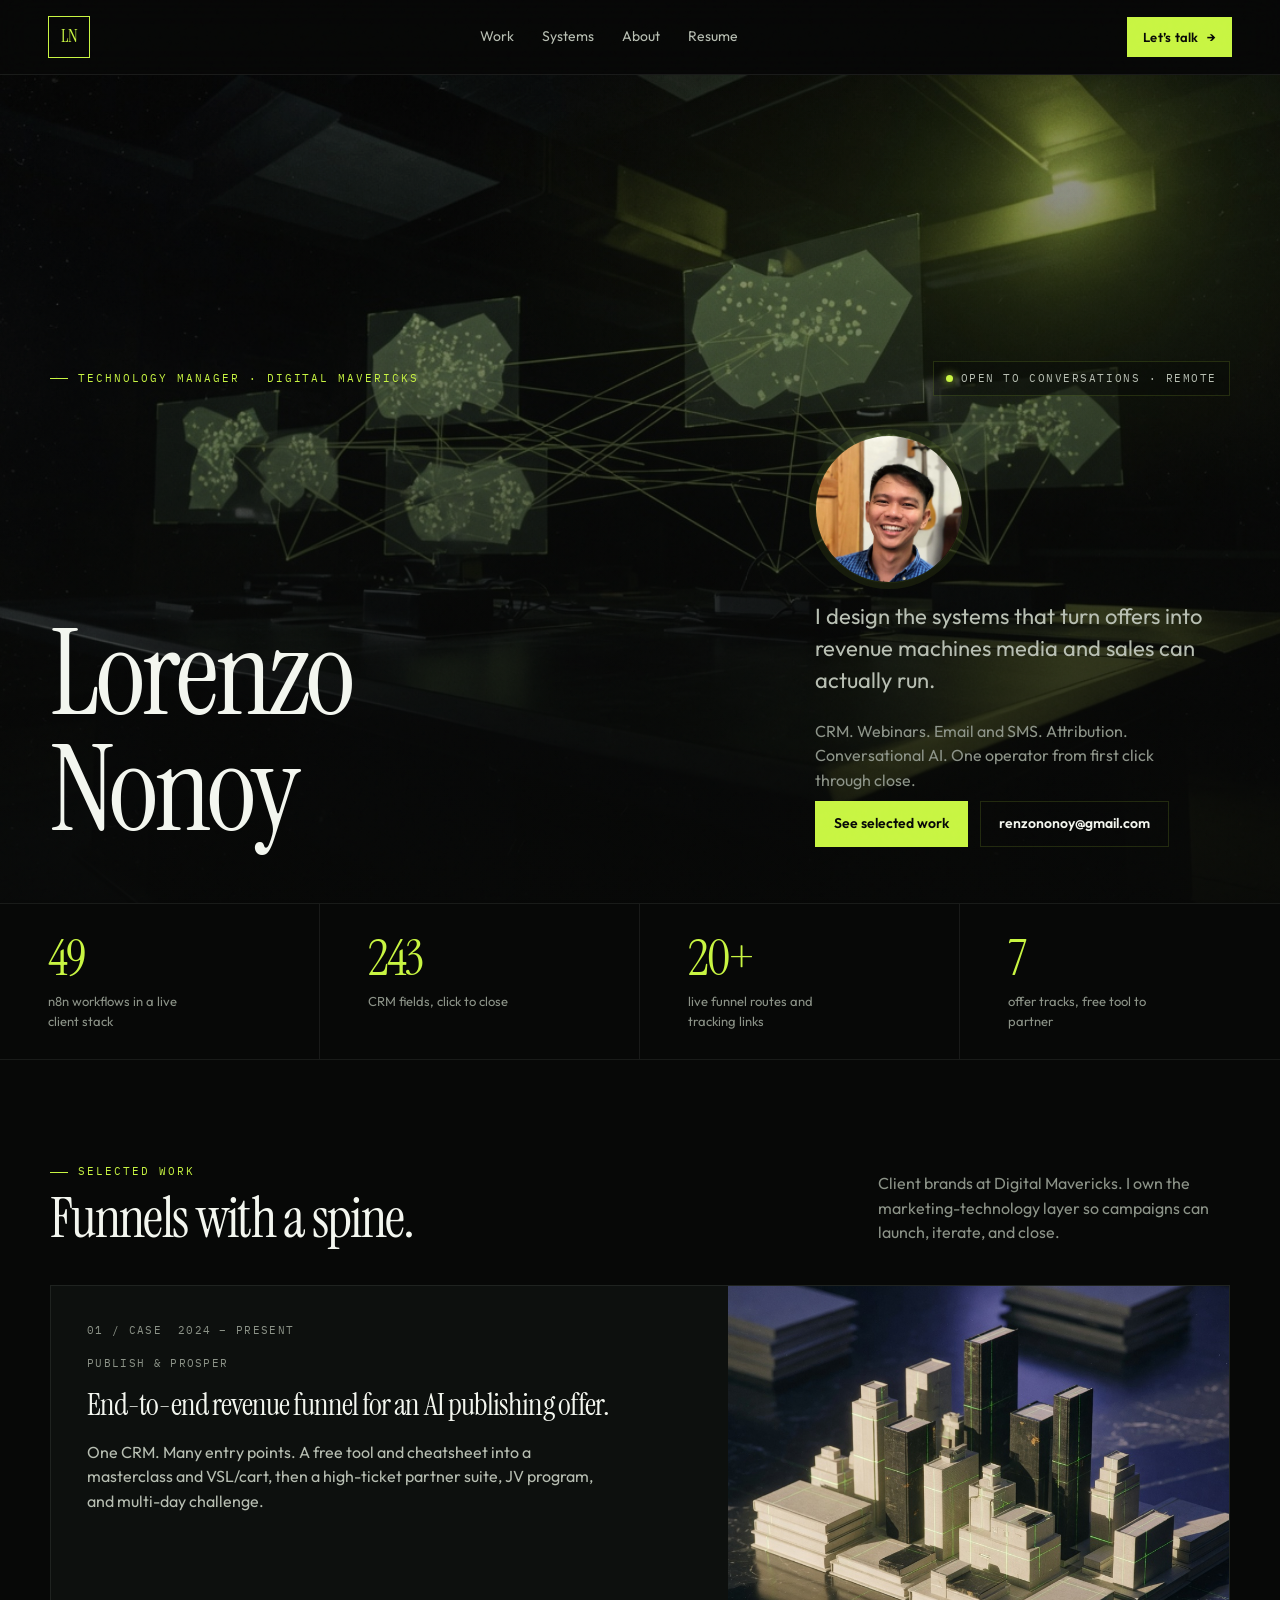
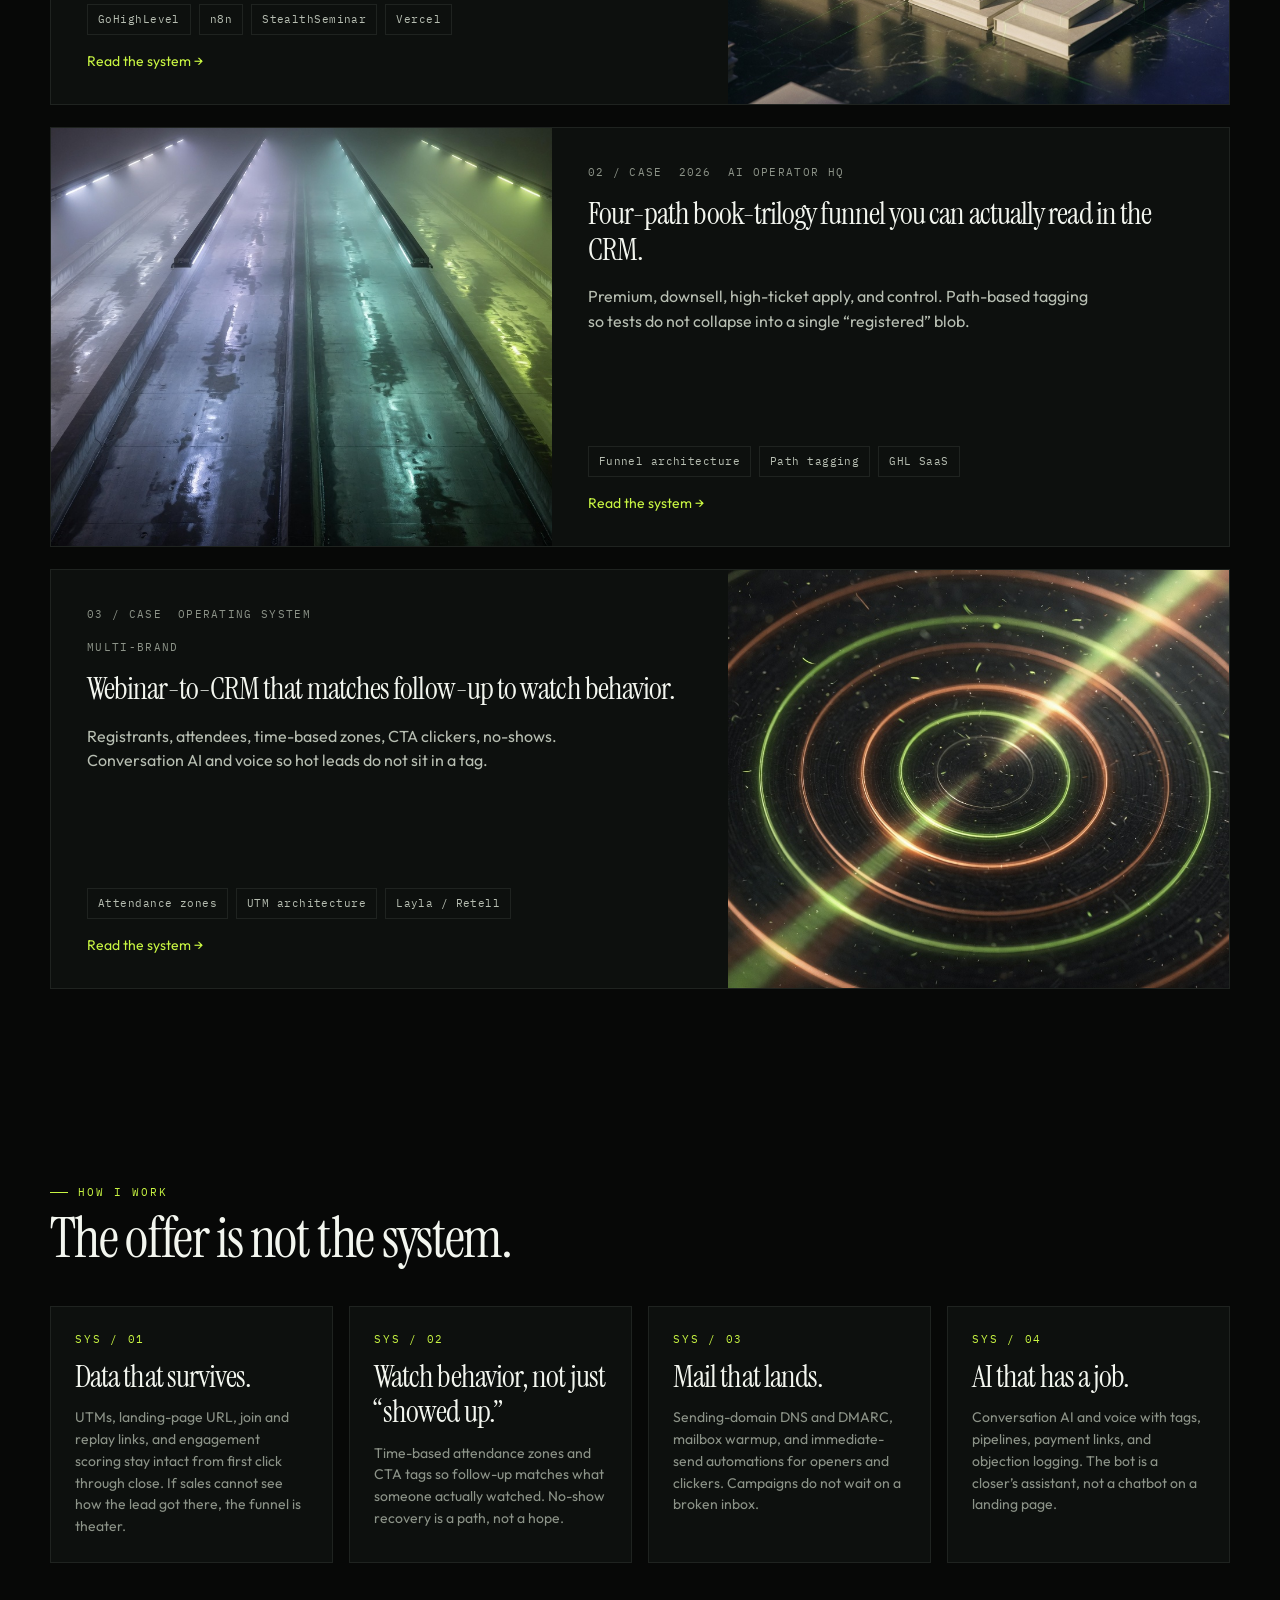
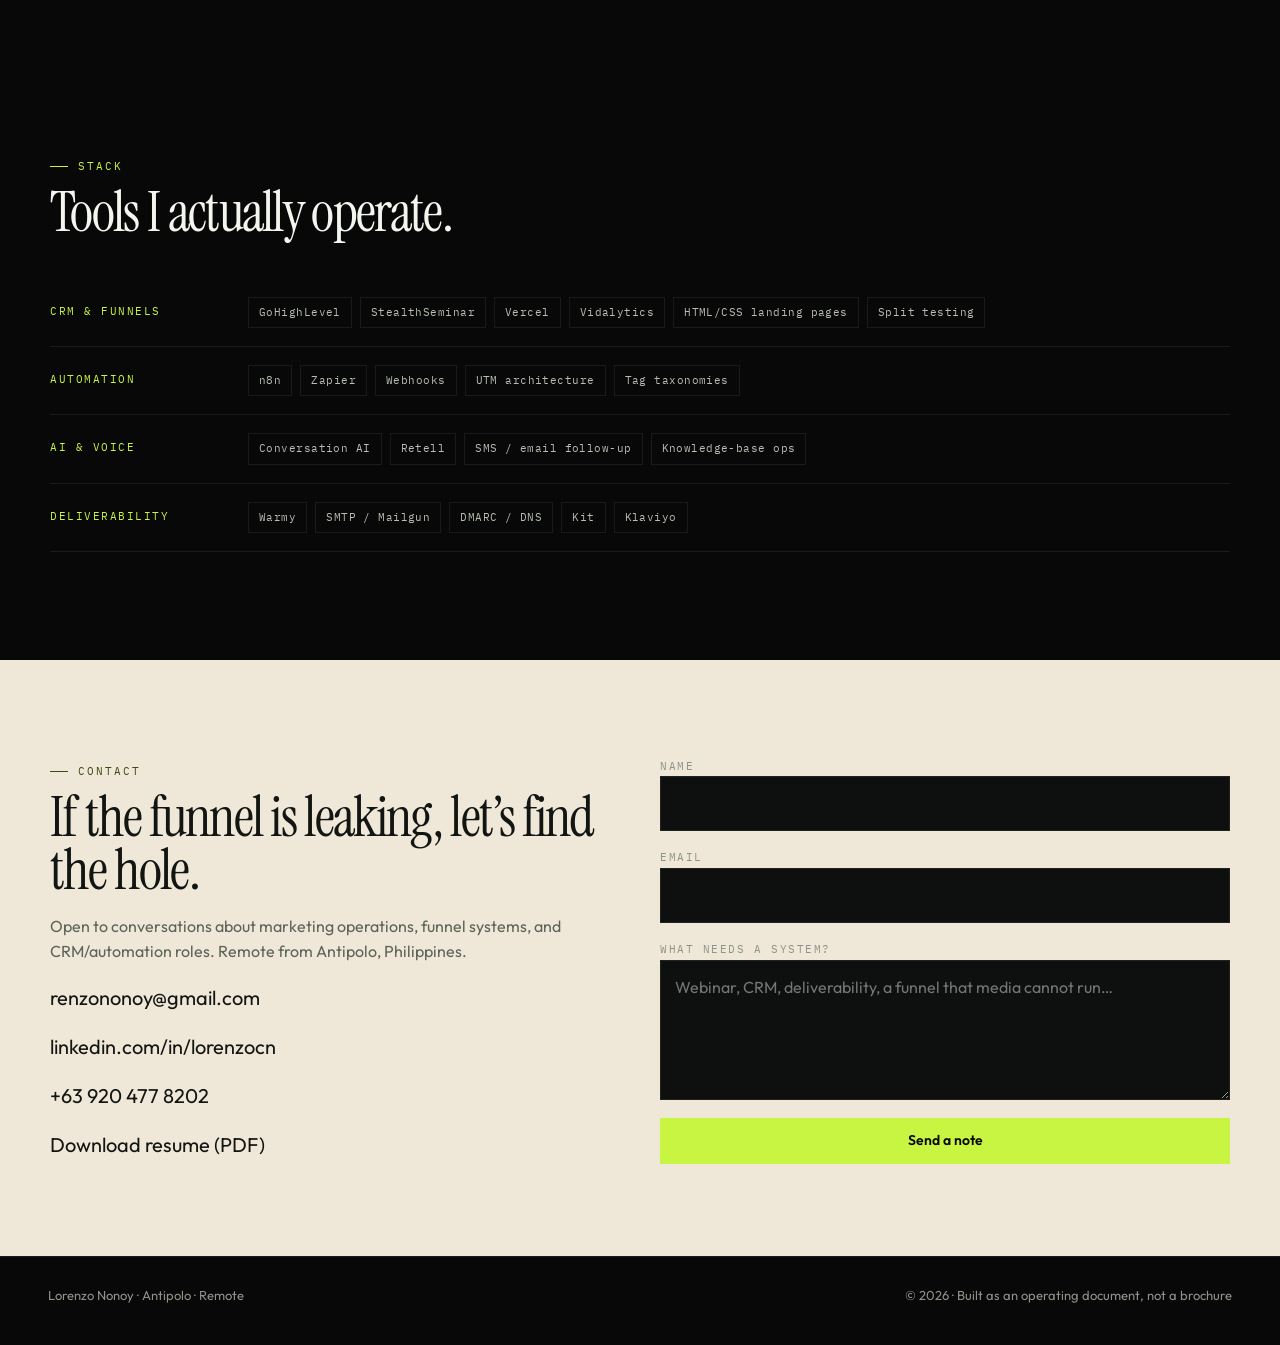
==== commit ae66d698: "Use Lorenzo's provided headshot on home and about" ====
--- a/index.html
+++ b/index.html
@@ -10,7 +10,7 @@
   <meta property="og:title" content="Lorenzo Nonoy · Marketing Operations & Funnel Systems">
   <meta property="og:description" content="I turn offers into funnels that media and sales can actually run.">
   <meta property="og:type" content="website">
-  <meta property="og:image" content="assets/images/hero-command.jpg">
+  <meta property="og:image" content="assets/images/lorenzo-headshot.jpg">
   <meta name="twitter:card" content="summary_large_image">
   <link rel="preconnect" href="https://fonts.googleapis.com">
   <link rel="preconnect" href="https://fonts.gstatic.com" crossorigin>
--- a/css/styles.css
+++ b/css/styles.css
@@ -785,9 +785,10 @@
 
 .portrait-lg {
   width: min(280px, 100%);
-  aspect-ratio: 1;
+  aspect-ratio: 3 / 4;
   height: auto;
   object-fit: cover;
+  object-position: 50% 18%;
   border-radius: 28px;
   border: 1px solid var(--line);
 }
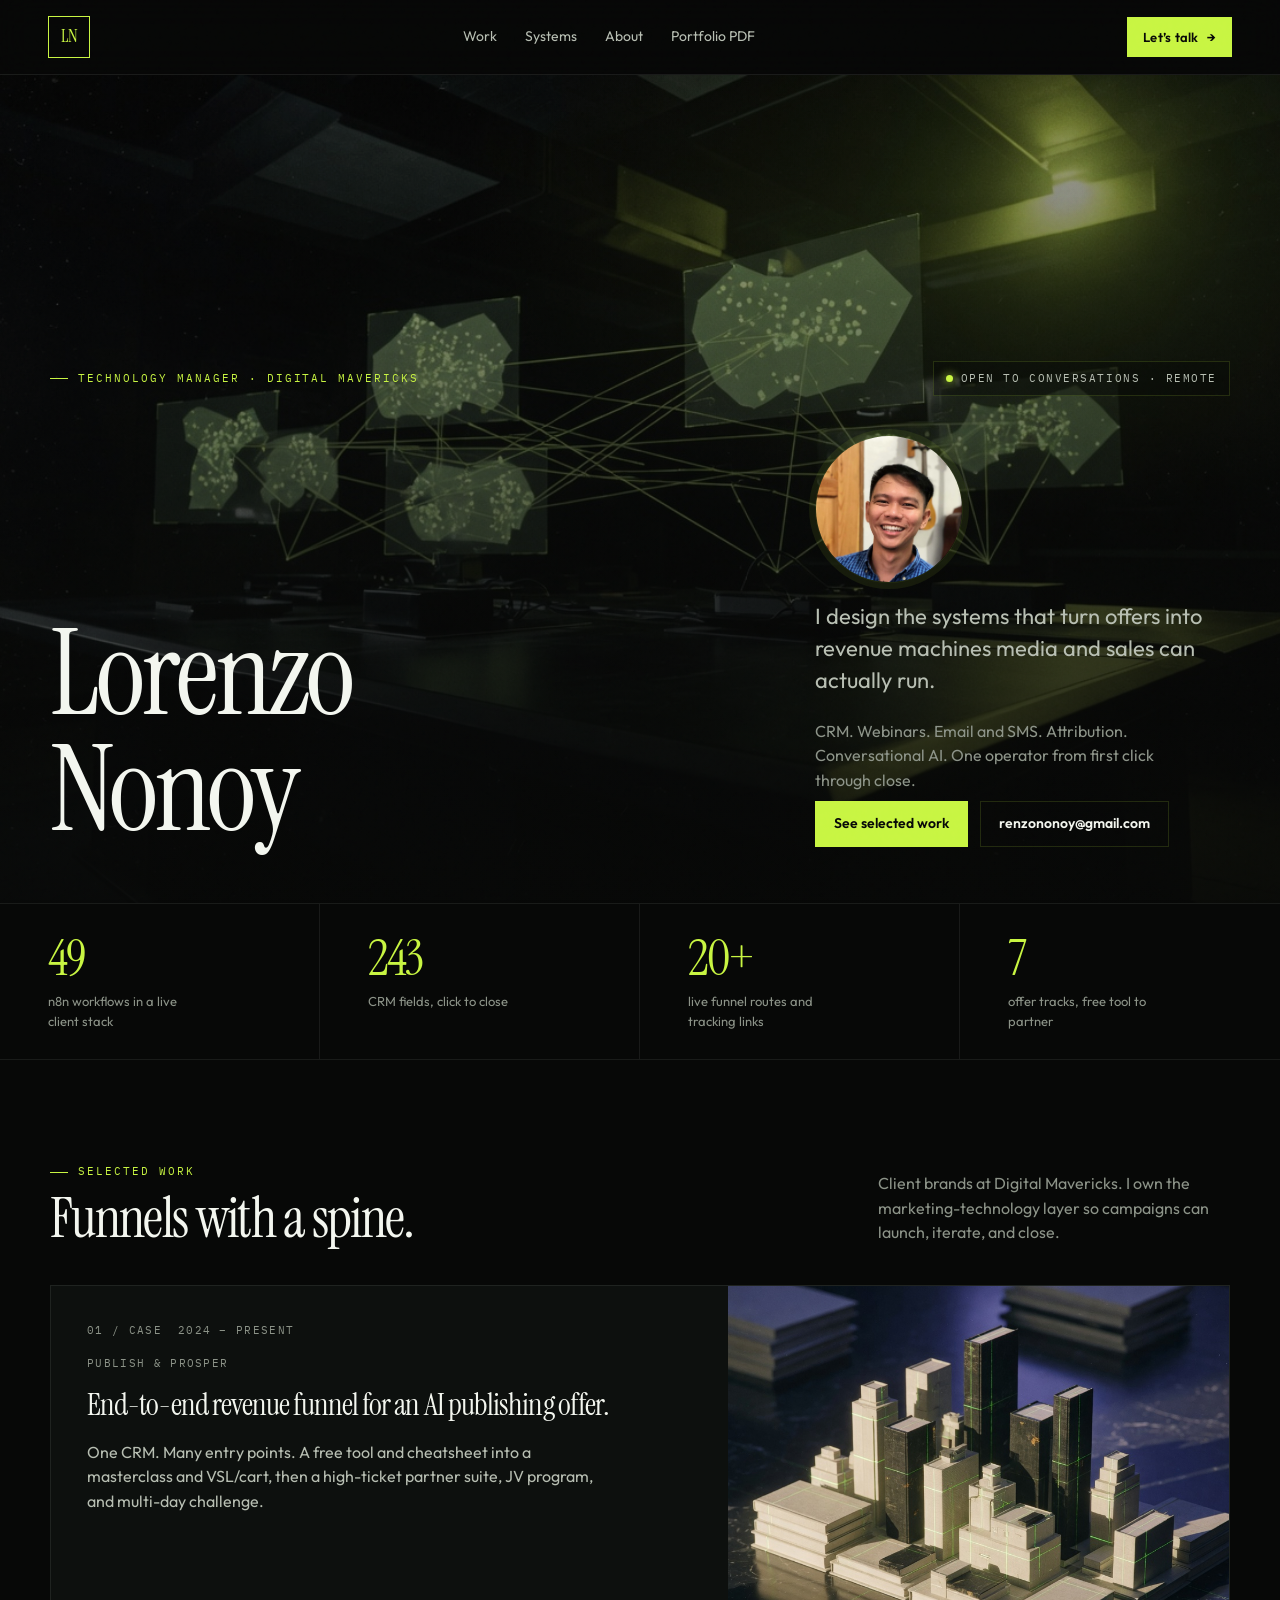
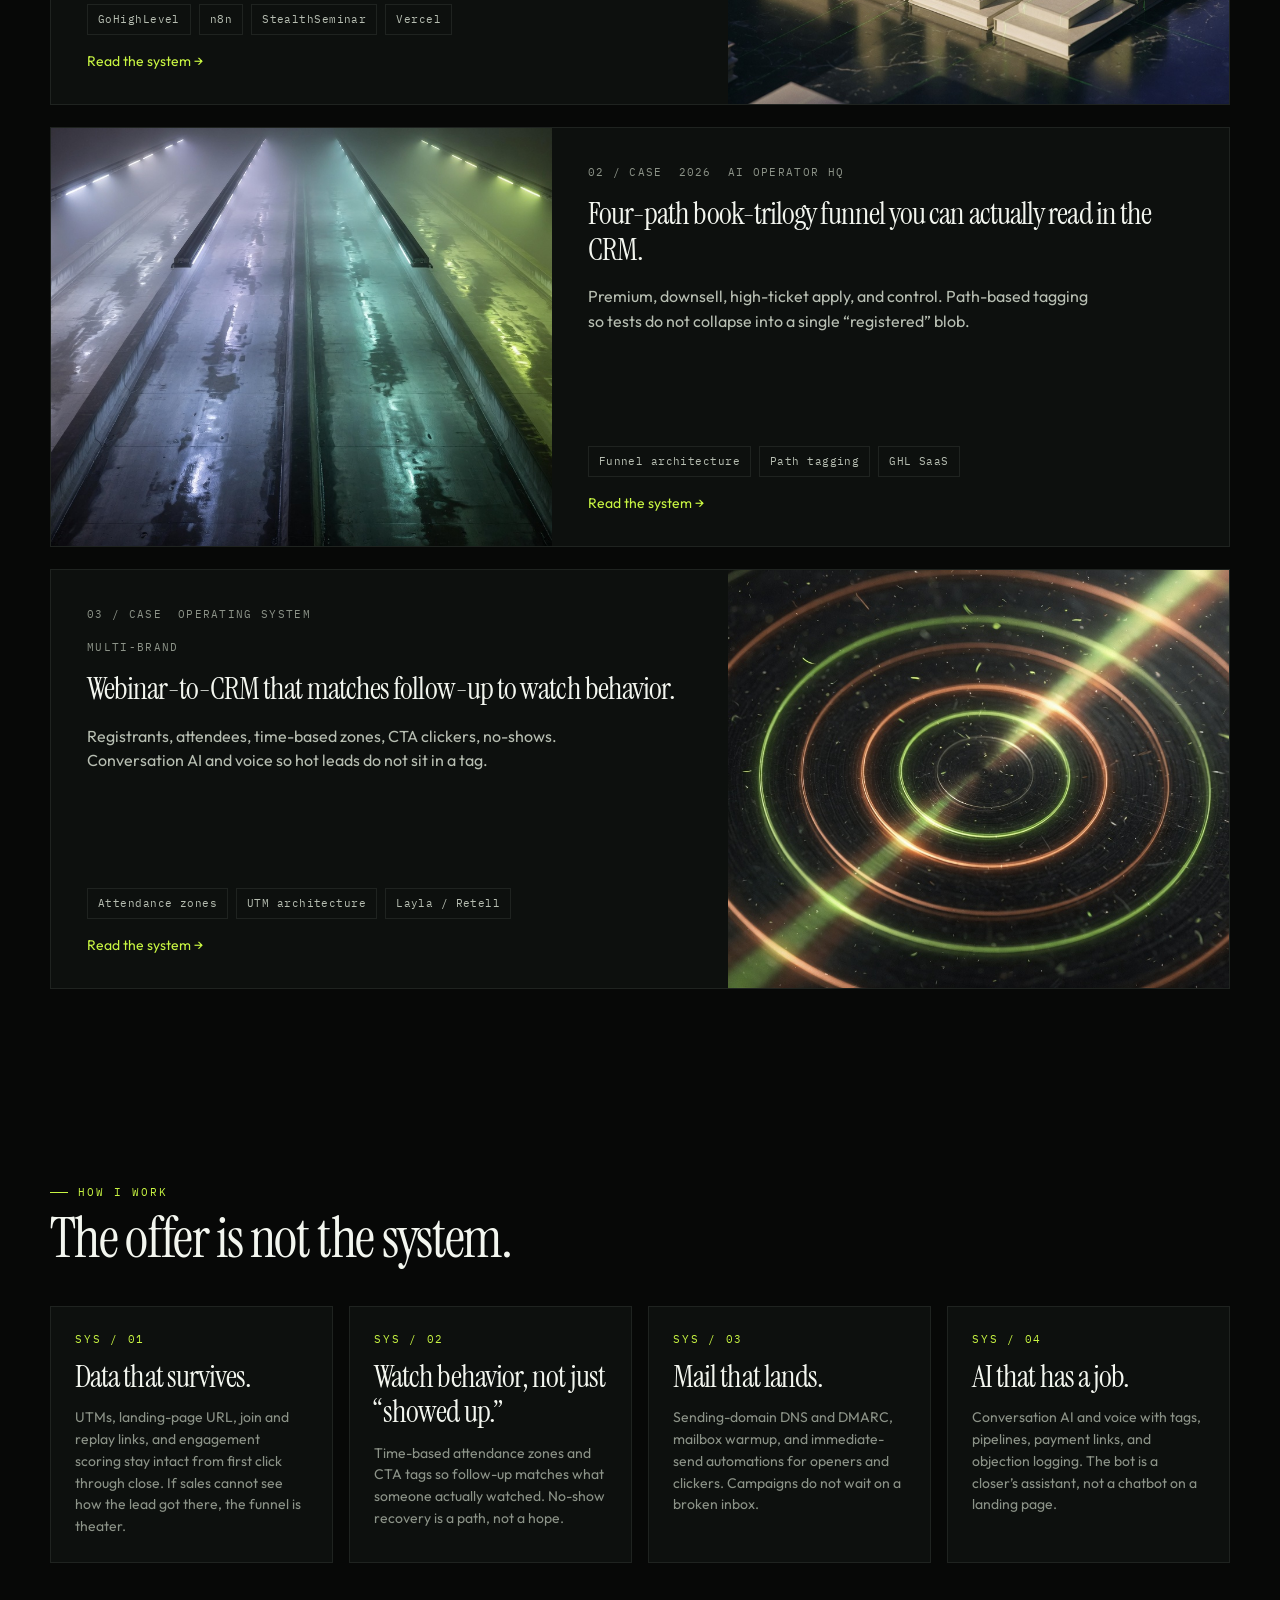
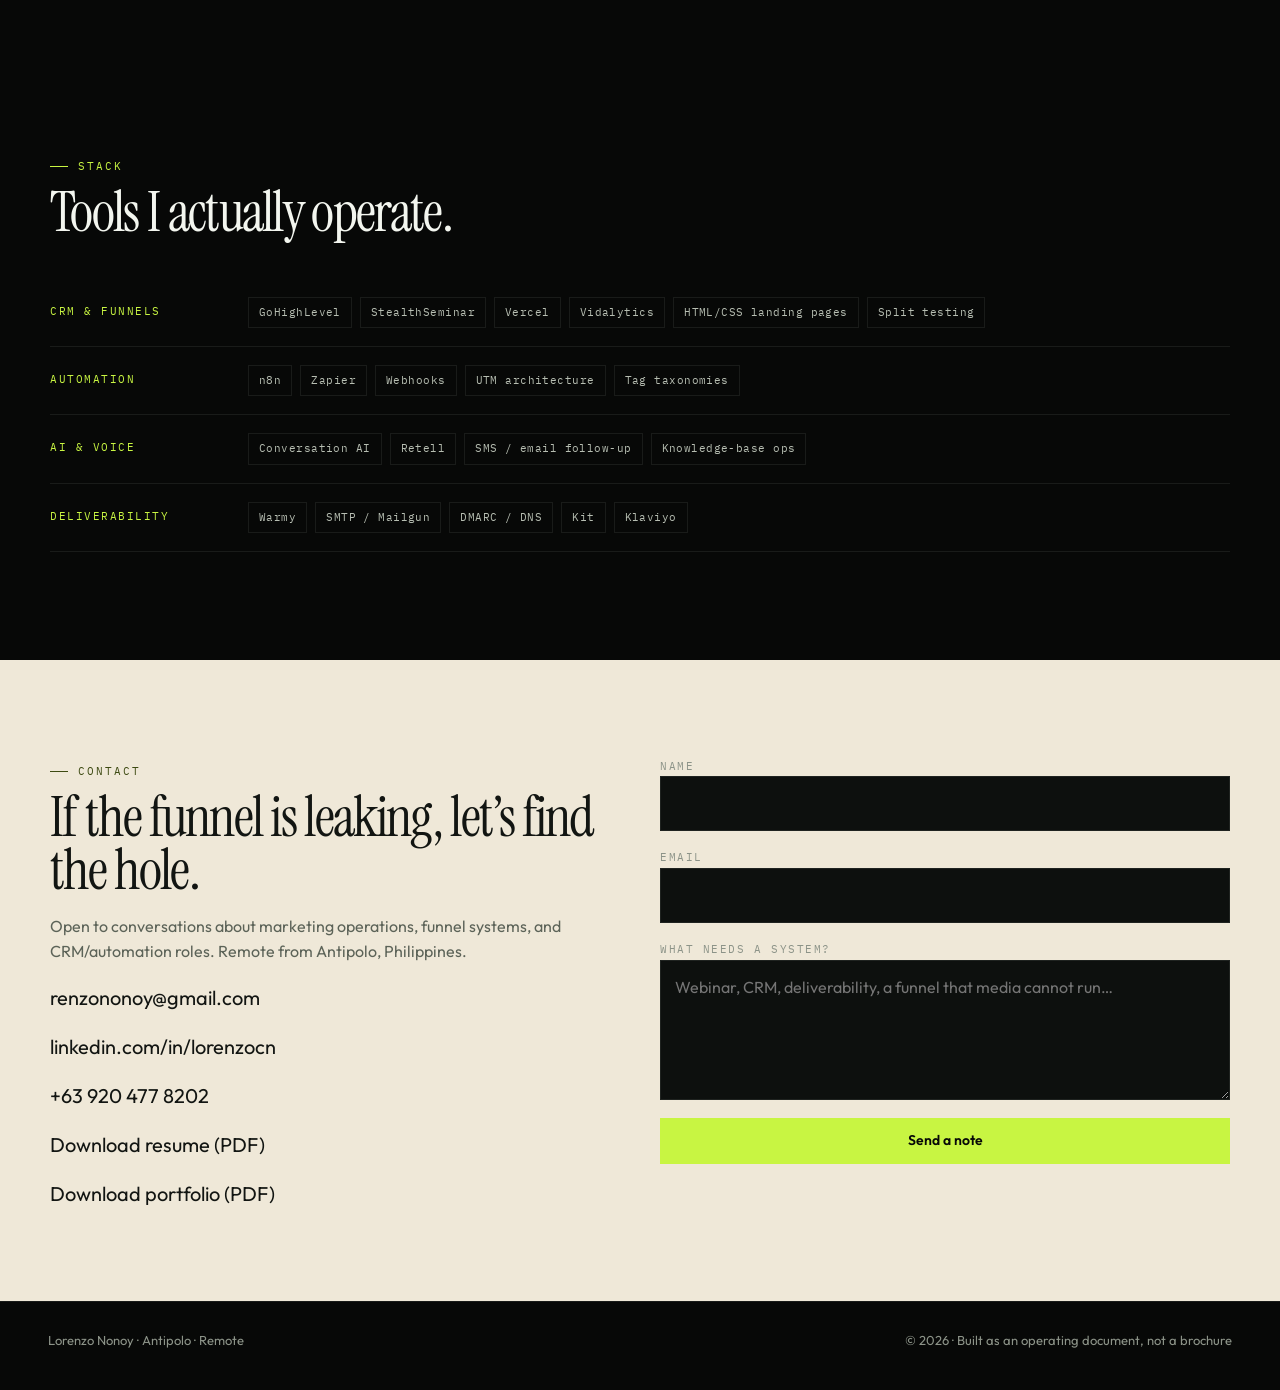
==== commit 68d59e6b: "Add four-page portfolio PDF" ====
--- a/index.html
+++ b/index.html
@@ -25,7 +25,7 @@
       <a href="#work">Work</a>
       <a href="#systems">Systems</a>
       <a href="about.html">About</a>
-      <a href="assets/Lorenzo_Nonoy_Resume.pdf">Resume</a>
+      <a href="assets/Lorenzo_Nonoy_Portfolio.pdf">Portfolio PDF</a>
     </nav>
     <div style="display:flex;gap:10px;align-items:center">
       <button class="menu-btn" type="button" data-menu aria-expanded="false" aria-label="Open menu">Menu</button>
@@ -239,6 +239,7 @@
           <a href="https://www.linkedin.com/in/lorenzocn" rel="noopener">linkedin.com/in/lorenzocn</a>
           <a href="tel:+639204778202">+63 920 477 8202</a>
           <a href="assets/Lorenzo_Nonoy_Resume.pdf">Download resume (PDF)</a>
+          <a href="assets/Lorenzo_Nonoy_Portfolio.pdf">Download portfolio (PDF)</a>
         </div>
       </div>
       <form data-contact-form>
